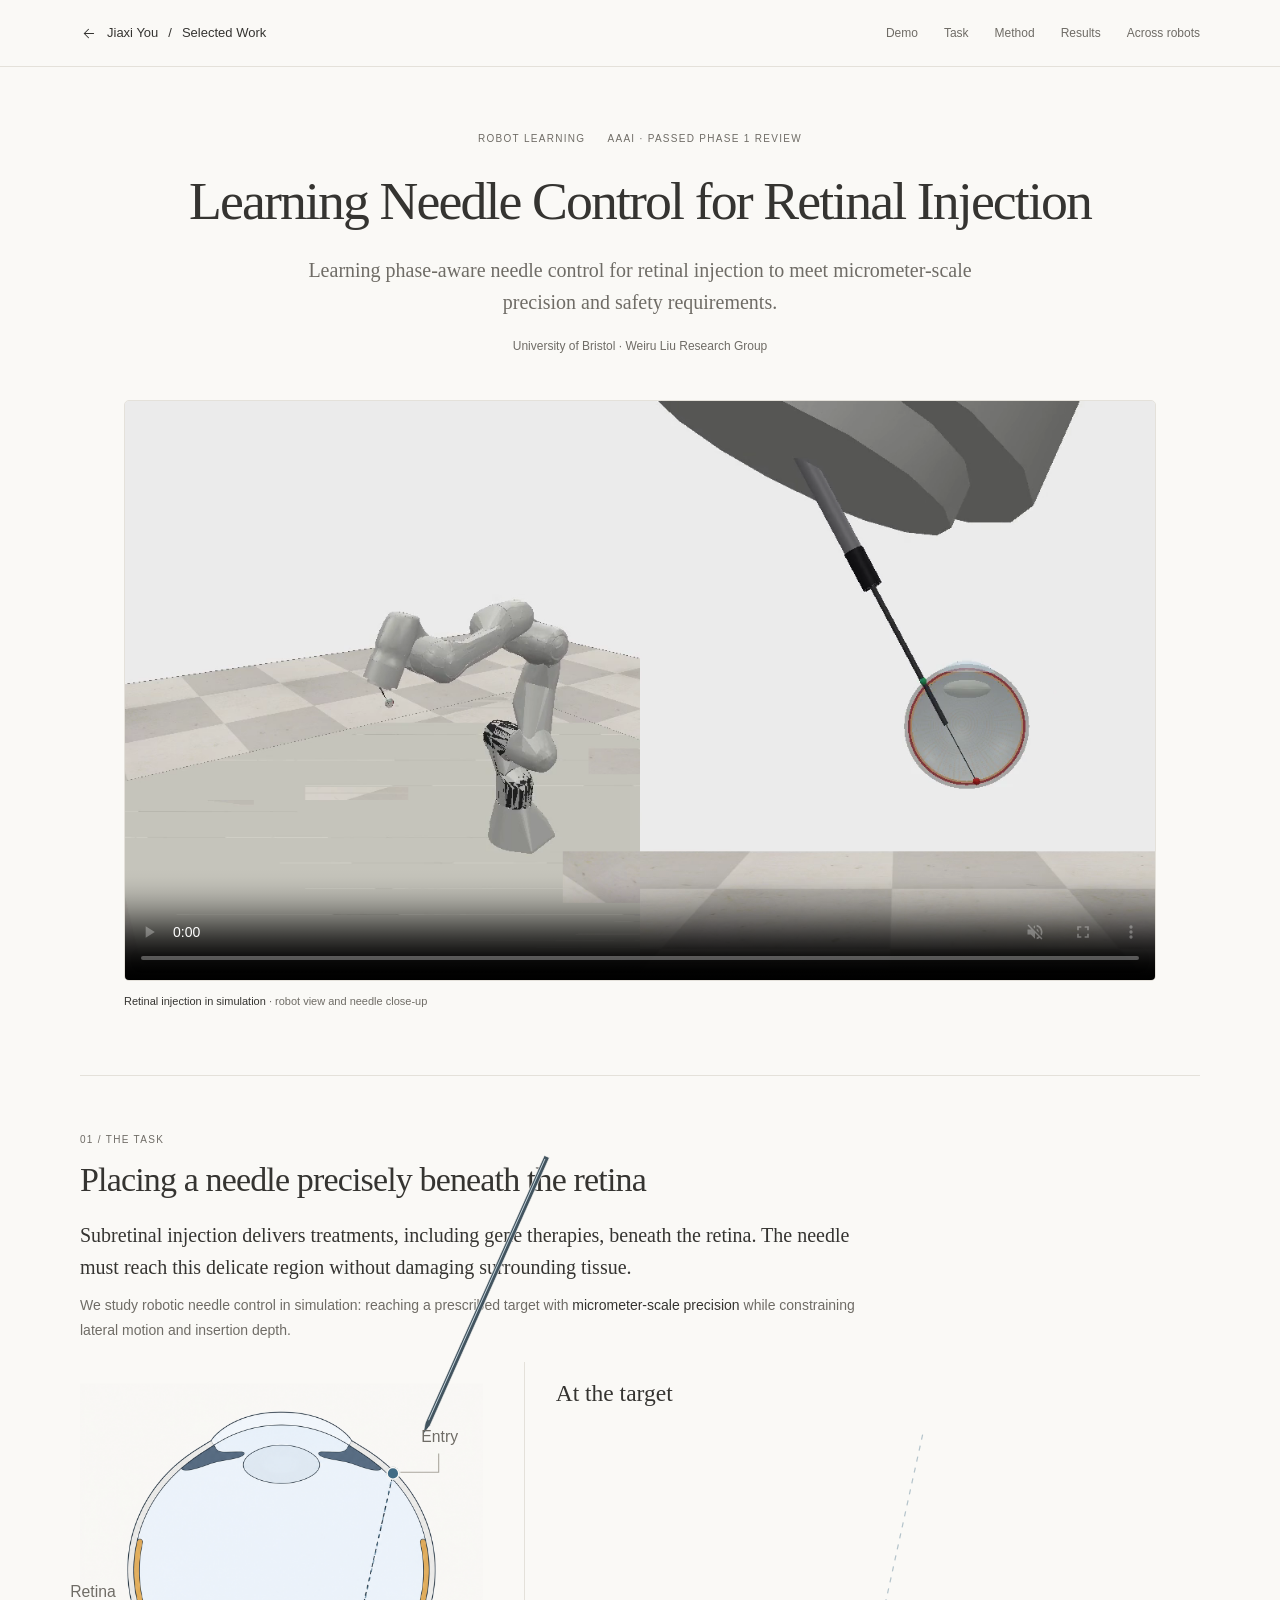
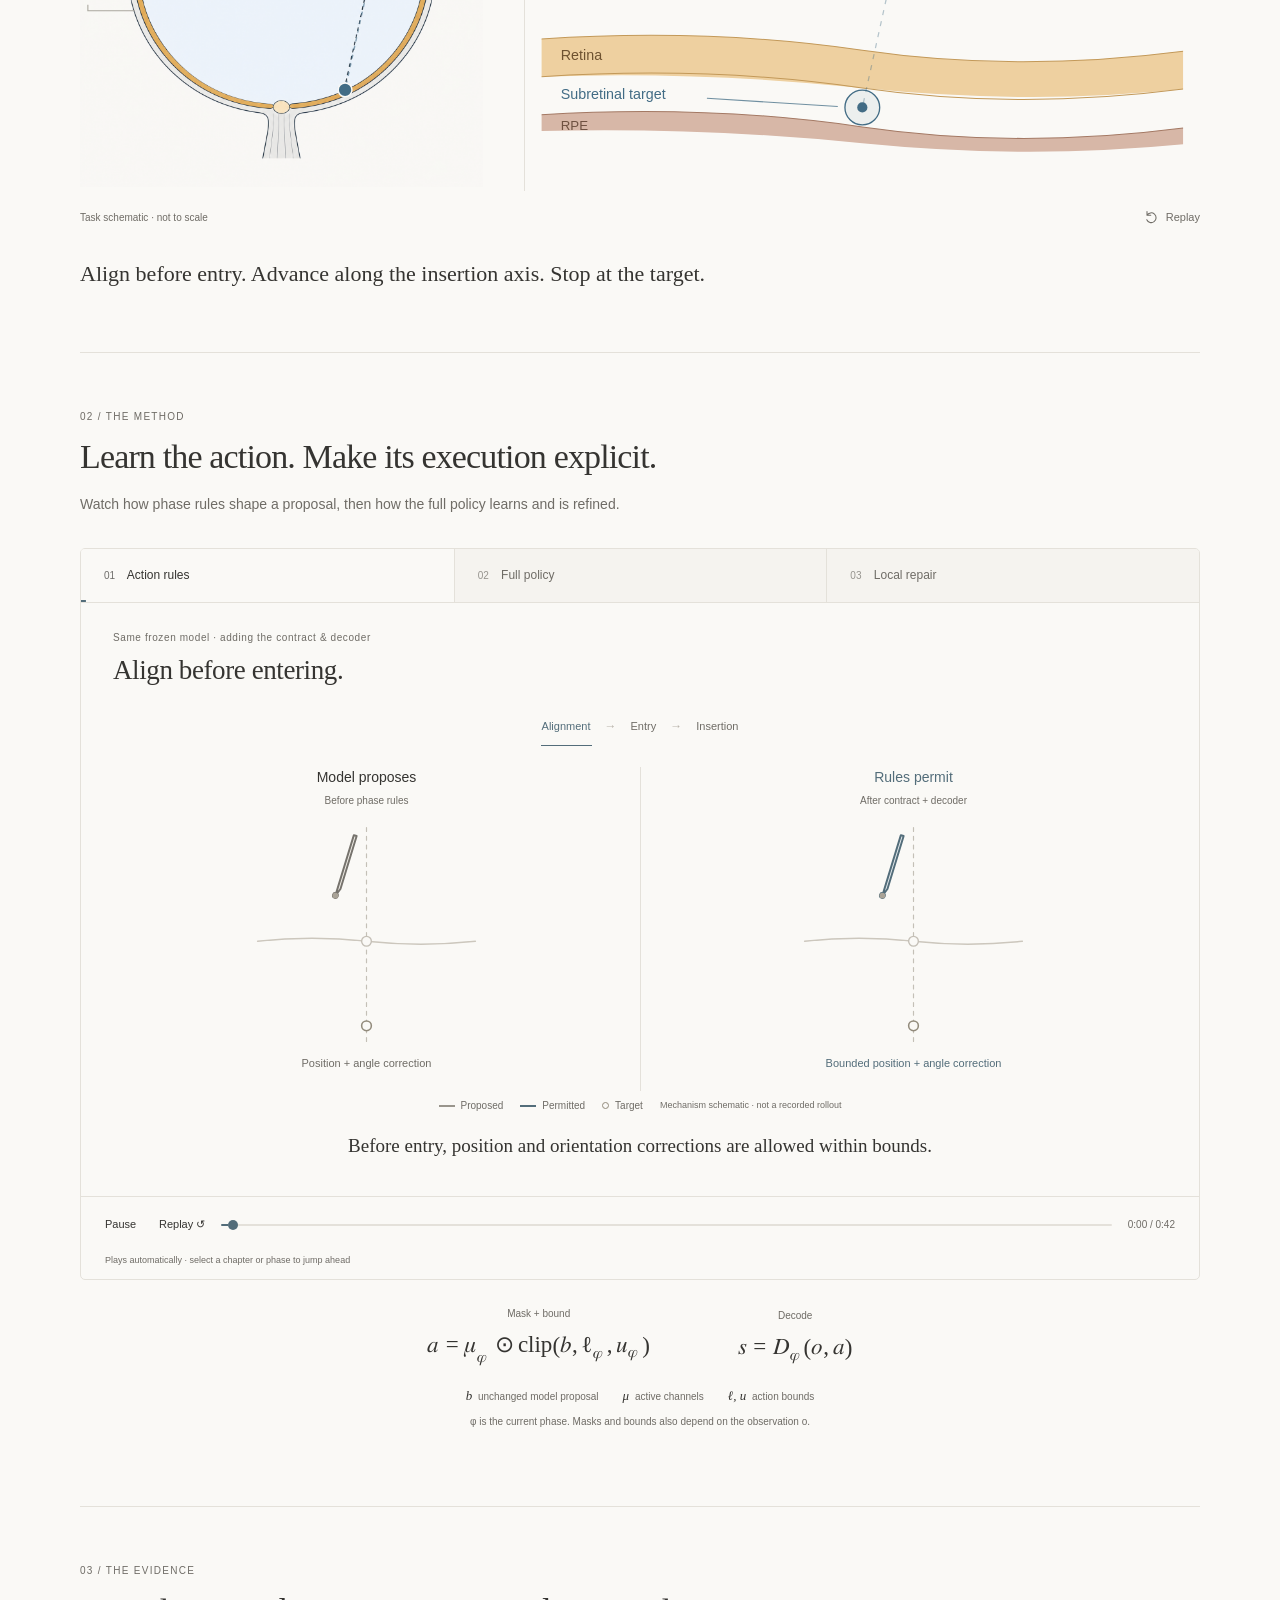
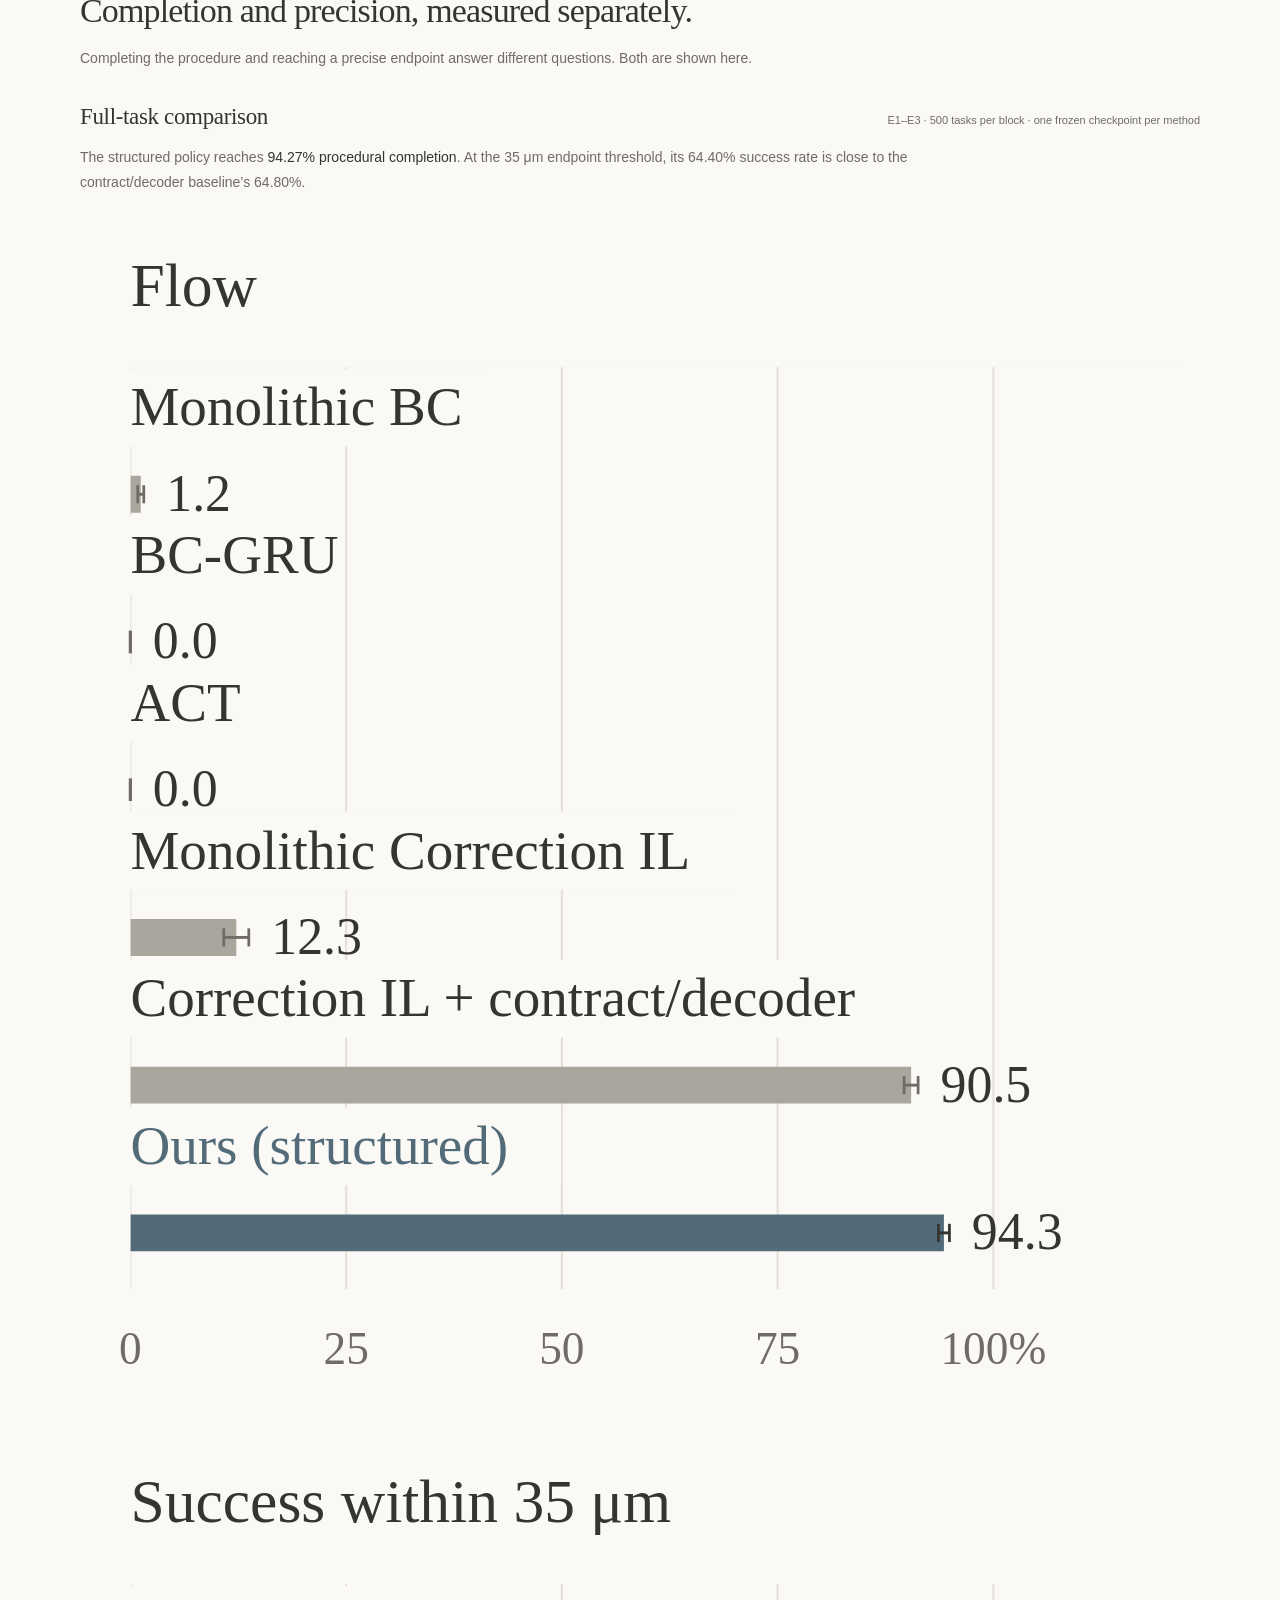
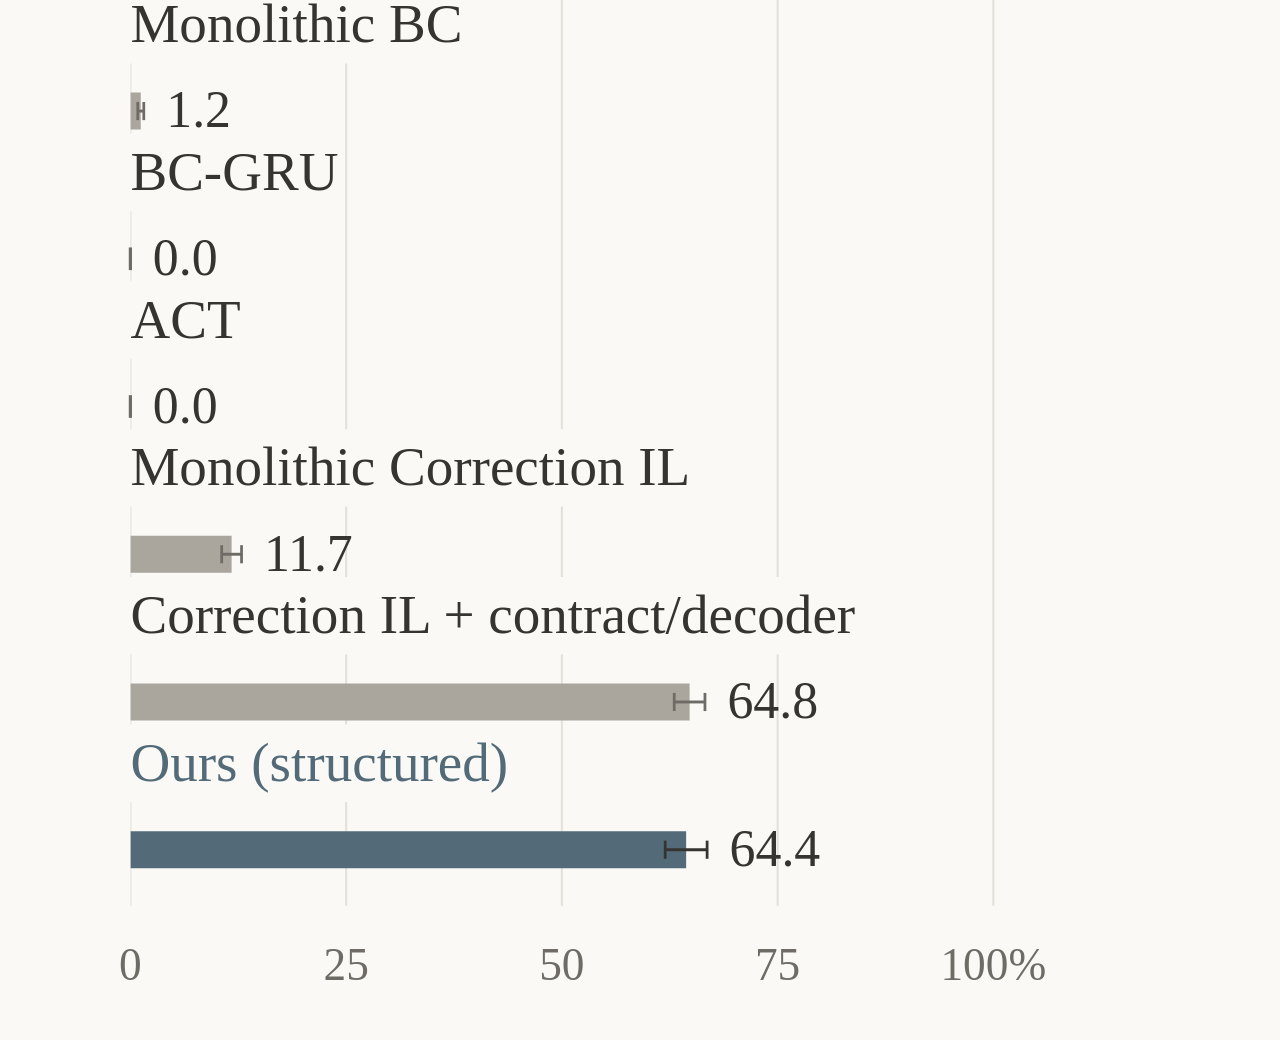
==== site/projects/robotic-microsurgery/index.html @ 5242a7d5 "Publish personal research portfolio with standalone project pages" ====
<!doctype html>
<html lang="en"><head><meta charset="utf-8"><meta name="viewport" content="width=device-width,initial-scale=1"><meta name="description" content="Learning phase-aware needle control for retinal injection to meet micrometer-scale precision and safety requirements."><title>Learning Needle Control for Retinal Injection — Jiaxi You</title>
<link rel="stylesheet" href="../../assets/styles/robotic-microsurgery.css">
<link rel="canonical" href="https://jiaxiyou-ctrl.github.io/projects/robotic-microsurgery/">
</head><body>
<a class="skip-link" href="#project-content">Skip to project</a>
<header class="project-header">
 <div class="header-inner">
  <a class="return-link" href="../../#robot-project" data-home-link><svg viewBox="0 0 20 20" width="17" height="17" aria-hidden="true"><path d="M16 10H5m5-5-5 5 5 5" fill="none" stroke="currentColor" stroke-width="1.2" stroke-linecap="round" stroke-linejoin="round"/></svg>Jiaxi You <span aria-hidden="true">/</span> Selected Work</a>
  <nav class="project-nav" aria-label="Project sections">
   <a href="#demo">Demo</a><a href="#research-problem">Task</a><a href="#executable-policy">Method</a><a href="#design-evidence">Results</a><a href="#robot-realisation">Across robots</a>
  </nav>
 </div>
</header>
<main class="project-main" id="project-content" tabindex="-1">
 <header class="project-hero">
  <p class="eyebrow"><span>Robot learning</span><span>AAAI · Passed Phase 1 Review</span></p>
  <h1>Learning Needle Control for Retinal Injection</h1>
  <p class="hero-summary">Learning phase-aware needle control for retinal injection to meet micrometer-scale precision and safety requirements.</p>
  <p class="affiliation">University of Bristol · Weiru Liu Research Group</p>
 </header>

 <section class="demo-section" id="demo" aria-labelledby="demo-label">
  <h2 class="visually-hidden" id="demo-label">Retinal injection in simulation</h2>
  <figure>
   <div class="demo-frame"><video id="simulation-video" width="1280" height="720" controls muted loop playsinline preload="metadata" poster="../../assets/images/retinal-injection-poster.png" aria-label="Three-second simulated retinal injection, showing the robot and an enlarged view of the needle"><source src="../../assets/videos/retinal-injection.mp4" type="video/mp4">Your browser does not support this video. <a href="../../assets/videos/retinal-injection.mp4">Open the simulation video.</a></video></div>
   <figcaption class="media-caption"><span><strong>Retinal injection in simulation</strong> · robot view and needle close-up</span></figcaption>
  </figure>
 </section>

 <section class="research-section" id="research-problem" aria-labelledby="problem-title">
  <div class="section-heading task-heading">
   <p class="section-label">01 / The task</p>
   <h2 id="problem-title">Placing a needle precisely beneath the retina</h2>
   <p class="task-purpose">Subretinal injection delivers treatments, including gene therapies, beneath the retina. The needle must reach this delicate region without damaging surrounding tissue.</p>
   <p class="section-intro">We study robotic needle control in simulation: reaching a prescribed target with <strong>micrometer-scale precision</strong> while constraining lateral motion and insertion depth.</p>
  </div>
  <figure class="retinal-task" aria-labelledby="task-diagram-caption">
   <div class="retinal-task-canvas">
    <div class="retinal-overview">
     <svg viewBox="0 0 440 420" role="img" aria-labelledby="retinal-overview-title retinal-overview-desc">
      <title id="retinal-overview-title">From the eye entry point to the subretinal target</title>
      <desc id="retinal-overview-desc">The needle aligns with a prescribed entry point, then advances along an axis towards the retina at the back of the eye. The highlighted target region is enlarged alongside the eye.</desc>
      <image href="../../assets/images/retinal-task-base.png" x="0" y="14" width="410" height="410"/>
      <path class="rt-route" d="M318.46 105.22 269.74 325.60"/>
      <g class="rt-overview-needle" transform="translate(269.74 325.60) rotate(12.47)">
       <path class="rt-needle" d="M-2.8-310H2.8V-12L0 0-2.8-12Z"/>
       <path class="rt-needle-glint" d="M-.8-307V-16"/>
      </g>
      <circle class="rt-entry" cx="318.46" cy="105.22" r="6"/>
      <path class="rt-leader" d="M326 104H365V85"/>
      <text x="366" y="73" text-anchor="middle">Entry</text>
      <path class="rt-leader" d="M56 245H8V239"/>
      <text x="-10" y="231">Retina</text>
      <circle class="rt-overview-target" cx="269.74" cy="325.60" r="7"/>
      <circle class="rt-focus-ring" cx="269.74" cy="325.60" r="27"/>
      <path class="rt-zoom-link" d="M298 319 407 242"/>
      <path class="rt-zoom-arrow" d="m395 241 12 1-4 12"/>
     </svg>
    </div>
    <div class="retinal-detail">
     <svg class="rt-desktop-detail" viewBox="0 0 660 420" role="img" aria-labelledby="retinal-detail-title retinal-detail-desc">
      <title id="retinal-detail-title">Precise placement with limits on lateral drift and insertion depth</title>
      <desc id="retinal-detail-desc">An enlarged schematic shows a needle advancing through retinal tissue to a subretinal target above the retinal pigment epithelium. A transverse arrow indicates lateral motion to limit. A dashed continuation beyond the target indicates overshoot to prevent. Layer spacing is exaggerated for visibility; no fluid delivery is shown.</desc>
      <defs>
       <marker id="rt-arrow" viewBox="0 0 8 8" refX="6" refY="4" markerWidth="6" markerHeight="6" orient="auto-start-reverse"><path d="M1 1 6 4 1 7" fill="none" stroke="currentColor" stroke-width="1.4" stroke-linecap="round" stroke-linejoin="round"/></marker>
       <clipPath id="rt-detail-clip"><rect x="16" y="18" width="628" height="387" rx="12"/></clipPath>
      </defs>
      <text class="rt-detail-heading" x="30" y="38">At the target</text>
      <g clip-path="url(#rt-detail-clip)">
       <path class="rt-retina" d="M16 271Q179 260 330 282T644 283V320Q496 336 330 319T16 308Z"/>
       <path class="rt-retina-edge" d="M16 271Q179 260 330 282T644 283M16 308Q179 297 330 319T644 320"/>
       <path class="rt-rpe" d="M16 345Q179 335 330 357T644 358V374Q490 389 330 373T16 361Z"/>
       <path class="rt-rpe-edge" d="M16 345Q179 335 330 357T644 358"/>
       <path class="rt-axis" d="M389 71 330 338"/>
       <g class="rt-overshoot">
        <path d="M330 338 317 397" marker-end="url(#rt-arrow)"/>
        <path class="rt-depth-stop" d="m313 334 34 8"/>
       </g>
       <circle class="rt-target-halo" cx="330" cy="338" r="17"/>
       <circle class="rt-target" cx="330" cy="338" r="5"/>
       <g class="rt-detail-needle" data-tip-x="330" data-tip-y="338" transform="translate(330 338) rotate(12.47)">
        <path class="rt-needle" d="M-4.2-315H4.2V-15L0 0-4.2-15Z"/>
        <path class="rt-needle-glint" d="M-1.5-310V-20"/>
       </g>
      </g>
      <g class="rt-drift">
       <path class="rt-drift-arrow" d="m286 195 109 24" marker-start="url(#rt-arrow)" marker-end="url(#rt-arrow)"/>
       <path class="rt-leader" d="M401 210H431"/>
       <text class="rt-constraint" x="445" y="209">Limit lateral drift</text>
      </g>
      <g class="rt-placement">
       <path class="rt-target-leader" d="M343 326 399 117H429"/>
       <text class="rt-emphasis" x="442" y="113">Precise placement</text>
       <text class="rt-note" x="442" y="138">Micrometer-scale precision</text>
      </g>
      <g class="rt-depth-label">
       <path class="rt-leader" d="M316 386H404"/>
       <text class="rt-constraint" x="418" y="394">Prevent overshoot</text>
      </g>
      <text class="rt-tissue-label" x="35" y="292">Retina</text>
      <text class="rt-target-label" x="35" y="330">Subretinal target</text>
      <path class="rt-target-leader" d="M178 329 306 337"/>
      <text class="rt-tissue-label rt-rpe-label" x="35" y="360">RPE</text>
     </svg>
     <svg class="rt-mobile-detail" viewBox="0 0 400 440" role="img" aria-labelledby="retinal-mobile-title retinal-mobile-desc">
      <title id="retinal-mobile-title">Precise placement beneath the retina</title>
      <desc id="retinal-mobile-desc">The needle advances to the subretinal target above the retinal pigment epithelium, labelled RPE. Sideways motion is constrained and advancement stops at the target. The layer spacing is exaggerated for visibility.</desc>
      <defs>
       <marker id="rt-mobile-arrow" viewBox="0 0 8 8" refX="6" refY="4" markerWidth="6" markerHeight="6" orient="auto-start-reverse"><path d="M1 1 6 4 1 7" fill="none" stroke="currentColor" stroke-width="1.4" stroke-linecap="round" stroke-linejoin="round"/></marker>
       <clipPath id="rt-mobile-clip"><rect x="10" y="35" width="380" height="390" rx="8"/></clipPath>
      </defs>
      <text class="rt-detail-heading" x="12" y="27">At the target</text>
      <g clip-path="url(#rt-mobile-clip)">
       <path class="rt-retina" d="M10 272Q90 263 173 282T390 283V320Q283 336 173 319T10 309Z"/>
       <path class="rt-retina-edge" d="M10 272Q90 263 173 282T390 283M10 309Q90 300 173 319T390 320"/>
       <path class="rt-rpe" d="M10 351Q90 342 173 359T390 360V377Q283 389 173 375T10 369Z"/>
       <path class="rt-rpe-edge" d="M10 351Q90 342 173 359T390 360"/>
       <path class="rt-axis" d="M232 73 173 340"/>
       <g class="rt-overshoot"><path d="M173 340 160 399" marker-end="url(#rt-mobile-arrow)"/><path class="rt-depth-stop" d="m156 336 34 8"/></g>
       <circle class="rt-target-halo" cx="173" cy="340" r="15"/>
       <circle class="rt-target" cx="173" cy="340" r="4"/>
       <g class="rt-detail-needle" data-tip-x="173" data-tip-y="340" transform="translate(173 340) rotate(12.47)"><path class="rt-needle" d="M-4.2-315H4.2V-15L0 0-4.2-15Z"/><path class="rt-needle-glint" d="M-1.5-310V-20"/></g>
      </g>
      <g class="rt-drift">
       <path class="rt-drift-arrow" d="m131 200 93 20.5" marker-start="url(#rt-mobile-arrow)" marker-end="url(#rt-mobile-arrow)"/>
       <text class="rt-constraint" x="244" y="212">Limit lateral<tspan x="244" dy="21">drift</tspan></text>
      </g>
      <g class="rt-placement">
       <path class="rt-target-leader" d="M184 329 226 115H236"/>
       <text class="rt-emphasis" x="244" y="112">Precise<tspan x="244" dy="21">placement</tspan></text>
      </g>
      <g class="rt-depth-label"><path class="rt-leader" d="M160 393H233"/><text class="rt-constraint" x="244" y="396">Prevent<tspan x="244" dy="21">overshoot</tspan></text></g>
      <text class="rt-tissue-label" x="20" y="292">Retina</text>
      <text class="rt-target-label" x="20" y="335">Subretinal target</text>
      <text class="rt-tissue-label rt-rpe-label" x="20" y="367">RPE</text>
     </svg>
    </div>
   </div>
   <figcaption class="retinal-task-caption" id="task-diagram-caption">
    <span>Task schematic · not to scale</span>
    <button type="button" class="task-replay" aria-label="Replay needle-control task animation" hidden><svg width="15" height="15" viewBox="0 0 20 20" aria-hidden="true"><path d="M4 7a6.5 6.5 0 1 1-.3 6M4 2v5h5" fill="none" stroke="currentColor" stroke-width="1.4" stroke-linecap="round" stroke-linejoin="round"/></svg>Replay</button>
   </figcaption>
  </figure>
  <p class="task-takeaway">Align before entry. Advance along the insertion axis. Stop at the target.</p>
 </section>

 <section class="research-section" id="executable-policy" aria-labelledby="policy-title">
  <div class="section-heading"><p class="section-label">02 / The method</p><h2 id="policy-title">Learn the action. Make its execution explicit.</h2><p class="section-intro">Watch how phase rules shape a proposal, then how the full policy learns and is refined.</p></div>
  <div class="method-sequence" role="region" aria-label="Animated method explanation" data-chapter="rules" data-phase="alignment">
    <nav class="sequence-chapters" aria-label="Animation chapters">
      <button type="button" data-chapter-seek="0" aria-current="step"><span>01</span> Action rules<i></i></button>
      <button type="button" data-chapter-seek="1"><span>02</span> Full policy<i></i></button>
      <button type="button" data-chapter-seek="2"><span>03</span> Local repair<i></i></button>
    </nav>
    <div class="sequence-screen">
      <div class="sequence-heading"><p class="sequence-context" id="sequence-context">Same frozen model · adding the contract &amp; decoder</p><h3 id="sequence-title">Align before entering.</h3></div>
      <div class="sequence-phase-bar" role="group" aria-label="Jump to a procedure phase">
        <button type="button" data-phase-seek="0" aria-pressed="true">Alignment</button><span aria-hidden="true">→</span><button type="button" data-phase-seek="1" aria-pressed="false">Entry</button><span aria-hidden="true">→</span><button type="button" data-phase-seek="2" aria-pressed="false">Insertion</button>
      </div>
      <div class="sequence-stage">
        <div class="sequence-view sequence-rules-view" data-view="rules">
          <div class="sequence-lanes">
            <figure class="sequence-lane"><figcaption><strong>Model proposes</strong><span>Before phase rules</span></figcaption><svg class="sequence-needle-scene" data-scene="proposal" viewBox="0 0 300 252" role="img" aria-labelledby="sequence-scene-title-proposal">
      <title id="sequence-scene-title-proposal">A model proposal during the selected phase. Mechanism schematic, not a recorded trajectory.</title>
      <defs><marker id="sequence-arrow-proposal" markerWidth="7" markerHeight="7" refX="6" refY="3.5" orient="auto"><path d="M0 0 7 3.5 0 7"/></marker></defs>
      <path class="seq-axis" d="M150 18V243"/>
      <path class="seq-surface" d="M38 135Q94 129 150 135T262 135"/>
      <circle class="seq-entry" cx="150" cy="135" r="5"/>
      <g class="seq-depth"><rect x="108" y="204" width="84" height="19" rx="3"/><path d="M110 222H190"/></g>
      <circle class="seq-target" cx="150" cy="222" r="5"/>
      <path class="seq-ghost" d="M118 88L150 128"/>
      <path class="seq-component" d="M118 88H150V128"/>
      <path class="seq-arrow" d="M118 88L150 128" marker-end="url(#sequence-arrow-proposal)"/>
      <path class="seq-rotation" d="M89 64A36 36 0 0 1 139 57" marker-end="url(#sequence-arrow-proposal)"/>
      <g class="seq-blocked"><path d="m188 123 12 12m0-12-12 12"/></g>
      <g class="seq-needle"><path class="seq-shaft" d="M0-65V-8L0 0L3-8V-65Z"/><circle class="seq-tip" r="3.5"/></g>
      <circle class="seq-origin" cx="118" cy="88" r="3"/>
      <g class="seq-stop"><path d="M134 204H166"/><circle cx="150" cy="204" r="8"/></g>
    </svg><p class="sequence-lane-note" id="sequence-proposal-note">Position + angle correction</p></figure>
            <figure class="sequence-lane sequence-permitted"><figcaption><strong>Rules permit</strong><span>After contract + decoder</span></figcaption><svg class="sequence-needle-scene" data-scene="permitted" viewBox="0 0 300 252" role="img" aria-labelledby="sequence-scene-title-permitted">
      <title id="sequence-scene-title-permitted">The permitted needle motion during the selected phase. Mechanism schematic, not a recorded trajectory.</title>
      <defs><marker id="sequence-arrow-permitted" markerWidth="7" markerHeight="7" refX="6" refY="3.5" orient="auto"><path d="M0 0 7 3.5 0 7"/></marker></defs>
      <path class="seq-axis" d="M150 18V243"/>
      <path class="seq-surface" d="M38 135Q94 129 150 135T262 135"/>
      <circle class="seq-entry" cx="150" cy="135" r="5"/>
      <g class="seq-depth"><rect x="108" y="204" width="84" height="19" rx="3"/><path d="M110 222H190"/></g>
      <circle class="seq-target" cx="150" cy="222" r="5"/>
      <path class="seq-ghost" d="M118 88L150 128"/>
      <path class="seq-component" d="M118 88H150V128"/>
      <path class="seq-arrow" d="M118 88L150 128" marker-end="url(#sequence-arrow-permitted)"/>
      <path class="seq-rotation" d="M89 64A36 36 0 0 1 139 57" marker-end="url(#sequence-arrow-permitted)"/>
      <g class="seq-blocked"><path d="m188 123 12 12m0-12-12 12"/></g>
      <g class="seq-needle"><path class="seq-shaft" d="M0-65V-8L0 0L3-8V-65Z"/><circle class="seq-tip" r="3.5"/></g>
      <circle class="seq-origin" cx="118" cy="88" r="3"/>
      <g class="seq-stop"><path d="M134 204H166"/><circle cx="150" cy="204" r="8"/></g>
    </svg><p class="sequence-lane-note" id="sequence-permitted-note">Bounded position + angle correction</p></figure>
          </div>
          <div class="sequence-legend"><span><i class="legend-raw"></i> Proposed</span><span><i class="legend-allowed"></i> Permitted</span><span><i class="legend-target"></i> Target</span><small>Mechanism schematic · not a recorded rollout</small></div>
        </div>
        <div class="sequence-view sequence-policy-view" data-view="policy" hidden>
          <div class="sequence-policy-diagram">
            <div class="sequence-encoder"><span class="seq-overline">Observation</span><div class="seq-node">Shared<br>encoder</div><span class="seq-under">One representation</span></div>
            <div class="sequence-heads"><span class="seq-overline">Select one head</span><div class="seq-head" data-head="0"><span>A</span> Alignment</div><div class="seq-head" data-head="1"><span>A2</span> Entry</div><div class="seq-head" data-head="2"><span>B</span> Insertion</div></div>
            <div class="sequence-command"><span class="seq-overline">Form the command</span><div class="seq-command-step" data-command-step="0">Adjust near target<small>Learned regulator</small></div><div class="seq-command-step" data-command-step="1">Enforce phase rules<small>Masks + bounds</small></div><div class="seq-command-step" data-command-step="2">Produce needle motion<small>Physical decoder</small></div></div>
          </div>
          <p class="sequence-policy-note">One policy. Only the current phase head supplies the action.</p>
        </div>
        <div class="sequence-view sequence-repair-view" data-view="repair" hidden>
          <div class="sequence-repair-diagram">
            <div class="sequence-examples"><div class="seq-example" data-example="0"><span>Failed alignment states</span><strong>Expert corrections</strong></div><div class="seq-example" data-example="1"><span>Successful states</span><strong>Retain earlier predictions</strong></div></div>
            <svg class="sequence-repair-links" viewBox="0 0 100 150" aria-hidden="true"><path class="seq-repair-guide" d="M2 30C65 30 35 75 97 75M2 120C65 120 35 75 97 75"/><path class="seq-repair-path" data-repair-path="0" d="M2 30C65 30 35 75 97 75"/><path class="seq-repair-path" data-repair-path="1" d="M2 120C65 120 35 75 97 75"/></svg>
            <div class="seq-repair-head"><span class="seq-overline">Update only</span><div class="seq-head" data-repair-head><span>A</span> Alignment</div><span id="sequence-update-label">Use both kinds of examples</span></div>
          </div>
          <div class="sequence-frozen"><span>Kept frozen</span><span>Encoder</span><span>Entry head</span><span>Insertion head</span><span>Regulator</span></div>
        </div>
      </div>
      <p class="sequence-caption" id="sequence-caption">Before entry, position and orientation corrections are allowed within bounds.</p>
    </div>
    <div class="sequence-transport"><button type="button" id="sequence-play" aria-label="Pause method animation">Pause</button><button type="button" id="sequence-replay" aria-label="Replay method animation">Replay ↺</button><label class="visually-hidden" for="sequence-timeline">Method animation progress</label><input id="sequence-timeline" aria-label="Method animation progress" type="range" min="0" max="42" step="0.1" value="0"><span id="sequence-time">0:00 / 0:42</span></div>
    <p class="sequence-help">Plays automatically · select a chapter or phase to jump ahead</p>
    <noscript><p class="sequence-help">Alignment allows bounded position and orientation corrections. Entry permits axial feed only; insertion caps advancement by remaining depth.</p></noscript>
  </div>
  <div class="method-equations" role="group" aria-label="Equations for the current animation chapter">
    <div class="method-equation-panel" data-equation="rules">
      <div class="method-equation-row">
        <div class="method-equation"><span>Mask + bound</span><math xmlns="http://www.w3.org/1998/Math/MathML" aria-label="a equals the phase mask times the model proposal clipped to the phase bounds"><mi>a</mi><mo>=</mo><msub><mi>μ</mi><mi>φ</mi></msub><mo>⊙</mo><mi mathvariant="normal">clip</mi><mo>(</mo><mi>b</mi><mo>,</mo><msub><mi>ℓ</mi><mi>φ</mi></msub><mo>,</mo><msub><mi>u</mi><mi>φ</mi></msub><mo>)</mo></math></div>
        <div class="method-equation"><span>Decode</span><math xmlns="http://www.w3.org/1998/Math/MathML" aria-label="physical command s equals the phase decoder applied to observation o and admissible action a"><mi>s</mi><mo>=</mo><msub><mi>D</mi><mi>φ</mi></msub><mo>(</mo><mi>o</mi><mo>,</mo><mi>a</mi><mo>)</mo></math></div>
      </div>
      <p class="method-equation-key"><span><i>b</i> unchanged model proposal</span><span><i>μ</i> active channels</span><span><i>ℓ, u</i> action bounds</span></p>
      <p class="method-equation-note">φ is the current phase. Masks and bounds also depend on the observation o.</p>
    </div>
    <div class="method-equation-panel" data-equation="policy" hidden>
      <div class="method-equation-row">
        <div class="method-equation"><span>Phase-selected proposal</span><math xmlns="http://www.w3.org/1998/Math/MathML" aria-label="b equals the current phase head applied to the shared representation z"><mi>b</mi><mo>=</mo><msub><mi>h</mi><mi>φ</mi></msub><mo>(</mo><mi>z</mi><mo>)</mo></math></div>
        <div class="method-equation"><span>Regulate → constrain → decode</span><math xmlns="http://www.w3.org/1998/Math/MathML" aria-label="proposal b passes through regulator R to regulated proposal b bar, contract C to admissible action a, then decoder D to physical command s"><mi>b</mi><mover><mo>⟶</mo><msub><mi>R</mi><mi>φ</mi></msub></mover><mover accent="true"><mi>b</mi><mo>¯</mo></mover><mover><mo>⟶</mo><msub><mi>C</mi><mi>φ</mi></msub></mover><mi>a</mi><mover><mo>⟶</mo><msub><mi>D</mi><mi>φ</mi></msub></mover><mi>s</mi></math></div>
      </div>
      <p class="method-equation-key"><span><i>z</i> shared representation</span><span><i>a</i> admissible action</span><span><i>s</i> physical command</span></p>
      <p class="method-equation-note">The regulator adjusts the proposal; the contract enforces the phase constraints.</p>
    </div>
    <div class="method-equation-panel" data-equation="repair" hidden>
      <div class="method-equation-row single-equation">
        <div class="method-equation"><span>Optimize only the alignment head</span><math xmlns="http://www.w3.org/1998/Math/MathML" aria-label="theta A star minimizes correction loss plus lambda ret times retention loss, optimizing theta A only"><msubsup><mi>θ</mi><mi mathvariant="normal">A</mi><mo>*</mo></msubsup><mo>=</mo><munder><mo movablelimits="false">arg min</mo><msub><mi>θ</mi><mi mathvariant="normal">A</mi></msub></munder><mo>(</mo><msub><mi>ℒ</mi><mtext>corr</mtext></msub><mo>+</mo><msub><mi>λ</mi><mtext>ret</mtext></msub><msub><mi>ℒ</mi><mtext>ret</mtext></msub><mo>)</mo></math></div>
      </div>
      <p class="method-equation-key"><span><i>ℒ</i><sub>corr</sub> expert corrections</span><span><i>ℒ</i><sub>ret</sub> successful-state retention</span></p>
      <p class="method-equation-note">λ<sub>ret</sub> ≥ 0 balances retention. All other learned modules stay frozen.</p>
    </div>
  </div>

 </section>

 <section class="research-section" id="design-evidence" aria-labelledby="evidence-title">
  <div class="section-heading"><p class="section-label">03 / The evidence</p><h2 id="evidence-title">Completion and precision, measured separately.</h2><p class="section-intro">Completing the procedure and reaching a precise endpoint answer different questions. Both are shown here.</p></div>
  <div class="study">
   <div class="study-heading"><h3>Full-task comparison</h3><p class="protocol">E1–E3 · 500 tasks per block · one frozen checkpoint per method</p></div>
   <p class="finding">The structured policy reaches <strong>94.27% procedural completion</strong>. At the 35 μm endpoint threshold, its 64.40% success rate is close to the contract/decoder baseline’s 64.80%.</p>
   <figure class="plot"><a class="zoomable" href="../../assets/figures/robot-performance.svg" data-zoom-title="Full-task comparison" aria-label="Enlarge full-task comparison chart"><picture><source media="(max-width: 760px)" srcset="../../assets/figures/robot-performance-mobile.svg"><img src="../../assets/figures/robot-performance.svg" loading="lazy" decoding="async" alt="Comparison of six methods. Ours achieves Flow 94.27 ± 0.64% and S@35 64.40 ± 2.43%; Correction IL plus contract/decoder achieves Flow 90.47 ± 0.81% and S@35 64.80 ± 1.78%. All six methods and error bars are shown."></picture></a><figcaption class="figure-caption">Mean ± sample SD across three geometry blocks. Select the figure to enlarge.</figcaption></figure>
   <details class="disclosure"><summary>Full comparison table &amp; metric definitions</summary><div class="disclosure-body"><dl class="metric-definitions"><div><dt>Flow</dt><dd>Procedural completion, reported separately from endpoint precision.</dd></div><div><dt>S@35 / S@50 / S@100</dt><dd>Success evaluated at 35, 50 and 100 μm endpoint thresholds.</dd></div><div><dt>Hard violations</dt><dd>Observed task-constraint violations in simulation.</dd></div></dl><a class="zoomable table-image" href="../../assets/figures/robot-full-task-table.png" data-zoom-title="Full-task comparison — all metrics" aria-label="Enlarge: Full-task comparison — all metrics"><img src="../../assets/figures/robot-full-task-table.png" width="2300" height="540" loading="lazy" decoding="async" alt="Full-task comparison table with six methods, phase reach, Flow, endpoint success at three thresholds and hard violations. Ours: Flow 94.27 ± 0.64%, S@35 64.40 ± 2.43%, hard violations 0%."></a><p class="protocol-note">All values are percentages: mean ± sample SD across three held-out geometry blocks, rather than across independent training seeds. Select the table to enlarge.</p></div></details>
  </div>
  <div class="study">
   <div class="study-heading"><h3>What does the structure contribute?</h3><p class="protocol">T3E1–T3E3 · separate matched blocks · 500 tasks per block</p></div>
   <p class="finding">Removing the combined phase-conditioned action structure reduces Flow from <strong>99.73% to 24.40%</strong> and S@35 from <strong>75.00% to 0%</strong> in the matched ablation study.</p>
   <figure class="plot"><a class="zoomable" href="../../assets/figures/robot-ablations.svg" data-zoom-title="Structural ablations" aria-label="Enlarge structural ablation chart"><picture><source media="(max-width: 760px)" srcset="../../assets/figures/robot-ablations-mobile.svg"><img src="../../assets/figures/robot-ablations.svg" loading="lazy" decoding="async" alt="Matched ablation comparison. Full: Flow 99.73%, S@35 75.00%. Without derived state: 98.67%, 76.80%. Without phase-conditioned heads: 97.87%, 71.47%. Without phase-conditioned action structure: 24.40%, 0%. Without closed-loop correction: 66.33%, 47.93%. Error bars show sample SD across blocks."></picture></a><figcaption class="figure-caption">Mean ± sample SD across three geometry blocks. Select the figure to enlarge.</figcaption></figure>
   <details class="disclosure"><summary>Full ablation table &amp; evaluation setup</summary><div class="disclosure-body"><a class="zoomable table-image" href="../../assets/figures/robot-structural-ablation-table.png" data-zoom-title="Structural ablations — all metrics" aria-label="Enlarge: Structural ablations — all metrics"><img src="../../assets/figures/robot-structural-ablation-table.png" width="2300" height="370" loading="lazy" decoding="async" alt="The full model is compared with removing derived state, phase-conditioned heads, executable action structure and closed-loop correction, across seven metrics."></a><p class="protocol-note">These configurations use a separate matched evaluation family with one pre-specified training seed. The full model’s 99.73% Flow here is distinct from the primary comparison’s 94.27%.</p><p>The action-structure ablation removes the combined phase-conditioned action structure. It is not an isolated test of a single clipping rule.</p></div></details>
  </div>
  <details class="disclosure"><summary>Inspect the action-trace checks</summary><div class="disclosure-body"><dl class="audit-grid"><div><dt>96,350</dt><dd>Policy steps reconstructed with zero action error; no illegal phase transitions.</dd></div><div><dt>1,996</dt><dd>Paired rule-intervention checks passed.</dd></div><div><dt>3,139</dt><dd>Null-control checks passed.</dd></div></dl><p class="audit-note">Trace checks cover 500 simulated episodes. These counts refer to different units and are reported separately.</p></div></details>
 </section>

 <section class="research-section" id="robot-realisation" aria-labelledby="realisation-title">
  <div class="section-heading"><p class="section-label">04 / Across robots</p><h2 id="realisation-title">Shared task-space motion. Different robot models.</h2><p class="section-intro">Keep the policy and task-space commands shared; use each robot’s coordinate frames, kinematics and joint limits to realise the motion.</p></div>
  <div class="robot-layout"><figure class="platform-figure"><a class="zoomable " href="../../assets/images/robot-platforms.png" data-zoom-title="Task-space motion on representative robot models" aria-label="Enlarge: Task-space motion on representative robot models"><img src="../../assets/images/robot-platforms.png" width="878" height="571" loading="lazy" decoding="async" alt="Representative task-space needle sequences on the Current RCM, Franka Panda and Mico Arm models."></a><figcaption class="figure-caption">Representative visualisations from the compatibility study.</figcaption></figure><div class="robot-copy"><h3>Five kinematic models</h3><ul class="robot-list"><li>Current RCM</li><li>Franka Panda</li><li>KUKA LBR iiwa</li><li>UR5</li><li>Kinova Mico</li></ul><p style="margin-top:22px">The evaluation identifies limits in start reachability, joint ranges and solver continuity.</p><p class="scope-note">Kinematic replay of fixed, Flow-qualified trajectories. Closed-loop execution on physical robots remains to be validated.</p></div></div>
  <details class="disclosure"><summary>Cross-robot compatibility results</summary><div class="disclosure-body"><a class="zoomable table-image" href="../../assets/figures/cross-robot-results.png" data-zoom-title="Cross-robot kinematic compatibility" aria-label="Enlarge: Cross-robot kinematic compatibility"><img src="../../assets/figures/cross-robot-results.png" width="2300" height="430" loading="lazy" decoding="async" alt="Compatibility results for Current RCM, Franka Panda, KUKA LBR iiwa, UR5 and Kinova Mico, including start feasibility, replay, overall rates, coverage, errors and kinematic failures. Overall rates are 92.79%, 100%, 99.86%, 100% and 87.48%."></a><p class="protocol-note">Reported rates describe kinematic compatibility of the replayed trajectories, rather than closed-loop task success on physical robots.</p></div></details>
 </section>
 <footer class="project-footer"><a class="return-link" href="../../#robot-project" data-home-link>← Back to Selected Work</a><a class="text-link" href="#project-content">Back to top ↑</a></footer>
</main>
<dialog class="figure-dialog" id="figure-dialog" aria-labelledby="figure-title">
 <div class="dialog-header"><h2 id="figure-title">Research figure</h2><div class="dialog-tools"><button type="button" id="figure-size" aria-pressed="false">Actual size</button><a id="figure-original" href="../../assets/figures/phase-conditioned-method.svg" target="_blank" rel="noopener">Open original ↗</a><button type="button" id="figure-close" aria-label="Close figure">Close ×</button></div></div>
 <div class="dialog-body"><img id="dialog-image" alt="Enlarged research figure"></div>
</dialog>
<script src="../../assets/scripts/robotic-microsurgery.js" defer></script><script id="method-sequence-script" src="../../assets/scripts/robotic-microsurgery-method-sequence-script.js" defer></script><script id="task-story-v62-script" src="../../assets/scripts/robotic-microsurgery-task-story-v62-script.js" defer></script></body></html>
---- site/assets/styles/robotic-microsurgery.css ----
:root{--paper:#faf9f6;--ink:#353431;--muted:#6f6c66;--accent:#706b62;--line:#e4e1da;--wash:#f3f1ed;--plot:#536d7a;--serif:'Iowan Old Style','Baskerville','Palatino Linotype',Georgia,serif;--sans:'Avenir Next',Avenir,-apple-system,BlinkMacSystemFont,'Segoe UI',sans-serif}
*{box-sizing:border-box}html{scroll-behavior:smooth;scroll-padding-top:100px}body{margin:0;background:var(--paper);color:var(--ink);font:15px/1.8 var(--sans);-webkit-font-smoothing:antialiased}h1,h2,h3,p,figure,dl,dd{margin:0}h1,h2,h3{font-family:var(--serif);font-weight:400}a{color:inherit;text-decoration:none}button{color:inherit;font:inherit;cursor:pointer}button,a,summary{-webkit-tap-highlight-color:transparent}a:focus-visible,button:focus-visible,summary:focus-visible,video:focus-visible,[tabindex]:focus-visible{outline:2px solid var(--accent);outline-offset:5px}::selection{background:#eae7df}[hidden]{display:none!important}.visually-hidden{position:absolute;width:1px;height:1px;padding:0;margin:-1px;overflow:hidden;clip-path:inset(50%);white-space:nowrap;border:0}.skip-link{position:fixed;left:20px;top:12px;z-index:50;padding:8px 14px;background:var(--paper);border:1px solid var(--line);transform:translateY(-180%)}.skip-link:focus{transform:none}
.project-header{position:sticky;top:0;z-index:20;background:#faf9f6f5;backdrop-filter:blur(12px);border-bottom:1px solid var(--line)}.header-inner{max-width:1184px;padding:0 32px;margin:auto;min-height:66px;display:flex;align-items:center;justify-content:space-between;gap:32px}.return-link{display:inline-flex;align-items:center;gap:10px;white-space:nowrap;font-size:13px;min-height:44px}.return-link svg{transition:transform .2s}.return-link:hover svg{transform:translateX(-3px)}.project-nav{display:flex;gap:26px;overflow-x:auto;scrollbar-width:none}.project-nav::-webkit-scrollbar{display:none}.project-nav a{display:block;position:relative;white-space:nowrap;font-size:12px;color:var(--muted);padding:22px 0 19px;border-bottom:2px solid transparent;transition:color .2s,border-color .2s}.project-nav a:hover,.project-nav a[aria-current]{color:var(--ink);border-color:var(--accent)}
.project-main{max-width:1184px;padding:0 32px;margin:auto}.project-hero{text-align:center;padding:64px 0 42px;max-width:960px;margin:auto}.eyebrow,.section-label{font-size:10px;line-height:1.6;letter-spacing:.13em;text-transform:uppercase;color:var(--muted)}.eyebrow{display:flex;justify-content:center;gap:8px 22px;flex-wrap:wrap;margin-bottom:24px}h1{font-size:clamp(34px,4.2vw,54px);line-height:1.12;letter-spacing:-.035em;text-wrap:balance}.hero-summary{font:20px/1.6 var(--serif);color:var(--muted);max-width:690px;margin:23px auto 0}.affiliation{font-size:12px;color:var(--muted);margin-top:18px}.hero-links{display:flex;justify-content:center;gap:26px;margin-top:22px}.text-link{display:inline-block;font-size:12px;border-bottom:1px solid #c8c3ba;padding:3px 0;transition:border-color .2s}.text-link:hover{border-color:var(--ink)}
.demo-section{max-width:1032px;margin:0 auto;padding:0 0 64px;scroll-margin-top:90px}.demo-frame{background:var(--wash);border:1px solid var(--line);border-radius:5px;overflow:hidden}.demo-frame video{display:block;width:100%;height:auto;aspect-ratio:16/9;object-fit:contain}.media-caption{display:flex;justify-content:space-between;align-items:baseline;gap:20px;margin-top:12px;font-size:11px;line-height:1.6;color:var(--muted)}.media-caption strong{font-weight:500;color:var(--ink)}.key-results{display:grid;grid-template-columns:repeat(3,minmax(0,1fr));margin-top:34px;padding:25px 0;border-top:1px solid var(--line);border-bottom:1px solid var(--line)}.key-result{text-align:center;padding:0 18px}.key-result+.key-result{border-left:1px solid var(--line)}.key-result dt{font:38px/1.2 var(--serif);letter-spacing:-.03em}.key-result dd{font-size:12px;line-height:1.5;margin-top:8px;color:var(--muted)}.result-context{text-align:center;font-size:11px;color:var(--muted);margin-top:13px}
.research-section{padding:56px 0 62px;border-top:1px solid var(--line);scroll-margin-top:88px}.section-heading{max-width:790px;margin:0 0 30px}.section-label{margin-bottom:11px}h2{font-size:34px;line-height:1.25;letter-spacing:-.025em;text-wrap:balance}.section-intro{font-size:14px;line-height:1.8;color:var(--muted);margin-top:14px;max-width:740px}h3{font-size:23px;line-height:1.35;letter-spacing:-.015em}.task-overview{display:grid;grid-template-columns:minmax(0,1fr) minmax(0,1.04fr);align-items:center;gap:64px}.task-figure{width:100%;max-width:430px;justify-self:center}.task-visual{display:block;width:100%;height:auto;overflow:hidden}.task-visual text{font-family:var(--sans);fill:var(--muted);font-size:30px}.task-visual .task-point-label{fill:var(--ink);font-weight:500}.task-leader{fill:none;stroke:#8f969a;stroke-width:1.7}.task-zoom-guide{fill:none;stroke:#8f969a;stroke-width:1.2;opacity:.7}.task-needle-visibility{opacity:1}.task-needle-position{transform:translate(565px,88px);transition:transform .65s ease}.task-needle-angle{transform:rotate(21deg);transition:transform .65s ease}.task-figure[data-phase="entry"] .task-needle-position{transform:translate(490.19px,213.63px)}.task-figure[data-phase="entry"] .task-needle-angle,.task-figure[data-phase="insertion"] .task-needle-angle{transform:rotate(12.47deg)}.task-figure[data-phase="insertion"] .task-needle-position{transform:translate(421.91px,522.48px)}.task-figure figcaption{font-size:10px;text-align:center;color:var(--muted);margin-top:8px}.phase-intro{font:21px/1.55 var(--serif);max-width:400px;margin-bottom:25px}.phase-tabs{display:flex;border-bottom:1px solid var(--line);gap:22px}.phase-tabs button{border:0;border-bottom:2px solid transparent;background:none;font-size:12px;color:var(--muted);padding:12px 0;margin-bottom:-1px;min-height:44px}.phase-tabs button[aria-selected="true"]{color:var(--ink);border-color:var(--accent)}.phase-panel{padding-top:24px;min-height:205px}.phase-panel h3{margin-bottom:12px}.phase-panel p{font-size:14px;line-height:1.85;color:var(--muted)}.phase-rule{border-left:2px solid #c8c3ba;padding-left:16px;margin-top:20px;font-size:12px!important}.phase-rule strong{display:block;color:var(--ink);font-weight:500;margin-bottom:3px}.task-question{font:23px/1.5 var(--serif);padding-top:28px;margin-top:30px;border-top:1px solid var(--line);max-width:none;text-wrap:balance}
.method-figure{margin:30px 0}.zoomable{display:block;position:relative;cursor:zoom-in}.zoomable img{display:block;width:100%;height:auto}.zoom-hint{display:block;margin-top:9px;color:var(--muted);font-size:10px;text-align:right}.method-steps{display:grid;grid-template-columns:repeat(3,minmax(0,1fr));gap:30px;margin:30px 0 34px;padding:0;list-style:none}.method-steps li{border-top:1px solid var(--line);padding-top:18px}.step-number{font-size:10px;color:var(--muted);letter-spacing:.1em;display:block;margin-bottom:9px}.method-steps h3{font-size:23px;margin-bottom:9px}.method-steps p{color:var(--muted);font-size:13px;line-height:1.8}.refinement{padding:26px 0;border-top:1px solid var(--line)}.refinement h3{margin-bottom:10px}.refinement p{color:var(--muted);font-size:13px}.refinement-flow{display:grid;grid-template-columns:repeat(3,minmax(0,1fr));list-style:none;gap:28px;padding:0;margin:22px 0 0}.refinement-flow li{font-size:12px;color:var(--muted);border-left:1px solid var(--line);padding-left:15px}.refinement-flow strong{display:block;font-weight:500;color:var(--ink);margin-bottom:3px}
.disclosure{border-top:1px solid var(--line);border-bottom:1px solid var(--line);margin-top:22px}.disclosure summary{list-style:none;cursor:pointer;display:flex;justify-content:space-between;align-items:center;gap:24px;padding:18px 0;font-size:13px;min-height:58px}.disclosure summary::-webkit-details-marker{display:none}.disclosure summary::after{content:'+';font:22px/1 var(--serif);flex:none}.disclosure[open] summary::after{content:'−'}.disclosure-body{padding:3px 0 24px;font-size:13px;color:var(--muted)}.disclosure-body p+p{margin-top:12px}.disclosure-body ul{margin:12px 0 0;padding-left:19px}.disclosure-body strong{font-weight:500;color:var(--ink)}.audit-grid{display:grid;grid-template-columns:repeat(3,1fr);gap:22px}.audit-grid dt{font:26px/1.3 var(--serif);color:var(--ink)}.audit-grid dd{font-size:12px;line-height:1.7;margin-top:6px}.audit-note{margin-top:20px;font-size:12px}
.study+.study{margin-top:49px;padding-top:40px;border-top:1px solid var(--line)}.study-heading{display:flex;justify-content:space-between;gap:20px;align-items:baseline;margin-bottom:9px}.protocol{color:var(--muted);font-size:11px;line-height:1.7}.finding{font-size:14px;color:var(--muted);max-width:850px;margin-top:13px}.finding strong{font-weight:500;color:var(--ink)}.plot{margin-top:27px}.plot picture,.plot img{display:block;width:100%;height:auto}.figure-caption{font-size:11px;color:var(--muted);margin-top:12px;line-height:1.7}.table-image{background:#fff;border:1px solid var(--line);padding:10px;margin-top:16px}.metric-definitions{display:grid;grid-template-columns:repeat(3,1fr);gap:24px}.metric-definitions dt{font-weight:500;color:var(--ink);margin-bottom:7px}.metric-definitions dd{font-size:12px;line-height:1.8}.protocol-note{font-size:12px;margin-top:20px}.robot-layout{display:grid;grid-template-columns:minmax(0,1.15fr) minmax(0,.85fr);gap:48px;align-items:center}.platform-figure img{display:block;width:100%;height:auto;border:1px solid var(--line);border-radius:3px}.robot-copy>p{font-size:14px;line-height:1.8;color:var(--muted)}.robot-list{list-style:none;margin:23px 0 0;padding:0;display:flex;flex-wrap:wrap;gap:8px 20px;color:var(--muted);font-size:12px}.robot-copy .scope-note{font-size:12px;margin-top:24px;border-left:2px solid #c8c3ba;padding-left:16px}.project-footer{display:flex;justify-content:space-between;gap:20px;border-top:1px solid var(--line);padding:24px 0 35px;font-size:12px;color:var(--muted)}
.figure-dialog{width:min(1320px,96vw);max-width:none;max-height:92vh;margin:auto;border:1px solid var(--line);border-radius:5px;padding:0;color:var(--ink);background:var(--paper);box-shadow:0 18px 80px #35343124}.figure-dialog::backdrop{background:#24231fe0;backdrop-filter:blur(4px)}.dialog-header{padding:13px 20px;display:flex;justify-content:space-between;align-items:center;gap:20px;border-bottom:1px solid var(--line)}.dialog-header h2{font:16px/1.5 var(--serif)}.dialog-tools{display:flex;gap:20px;align-items:center;flex:none}.dialog-tools button{background:none;border:0;padding:8px 4px;font-size:12px;min-height:40px}.dialog-tools a{font-size:11px;text-decoration:underline;text-underline-offset:4px}.dialog-body{padding:20px;max-height:calc(92vh - 83px);overflow:auto}.dialog-body img{display:block;width:100%;height:auto}.dialog-body.is-native img{width:auto;max-width:none;min-width:100%}body.has-dialog{overflow:hidden}
@media(min-width:1450px){.project-main,.header-inner{max-width:1232px}.project-hero{padding-top:74px}}
@media(max-width:900px){.task-overview{gap:30px}.task-figure{max-width:360px}.phase-tabs{gap:16px}.robot-layout{gap:30px}.project-nav{gap:21px}.header-inner{gap:20px}.key-result dt{font-size:34px}.metric-definitions{grid-template-columns:1fr}.phase-panel{min-height:230px}}
@media(max-width:760px){html{scroll-padding-top:124px}.header-inner{padding:0 22px;display:block}.return-link{min-height:46px;font-size:12px}.project-nav{gap:27px;justify-content:space-between}.project-nav a{padding:5px 0 12px;font-size:11px;min-height:35px}.project-main{padding:0 22px}.project-hero{padding:38px 0 28px}.eyebrow{font-size:9px;gap:6px 16px;margin-bottom:21px}h1{font-size:36px;line-height:1.15}.hero-summary{font-size:18px;margin-top:20px}.affiliation{font-size:11px;line-height:1.8}.hero-links{margin-top:17px}.demo-section{padding-bottom:40px;scroll-margin-top:106px}.media-caption{font-size:10px;flex-wrap:wrap;gap:4px}.key-results{margin-top:24px;padding:21px 0}.key-result{padding:0 9px}.key-result dt{font-size:29px}.key-result dd{font-size:10px;line-height:1.5}.result-context{font-size:10px}.research-section{padding:38px 0 42px;scroll-margin-top:107px}.section-heading{margin-bottom:24px}h2{font-size:29px}.section-intro{font-size:13px}.task-overview{grid-template-columns:1fr;gap:25px}.task-figure{max-width:355px}.phase-intro{font-size:20px;max-width:100%;margin-bottom:13px}.phase-tabs{gap:30px}.phase-panel{min-height:203px;padding-top:21px}.phase-panel p{font-size:13px}.task-question{font-size:21px;margin-top:20px}.method-steps{grid-template-columns:1fr;gap:19px;margin-top:23px}.method-steps li{display:grid;grid-template-columns:27px 1fr;gap:0 10px;padding-top:15px}.step-number{grid-row:1/3;padding-top:7px}.method-steps h3{font-size:22px;margin-bottom:5px}.method-steps p{grid-column:2}.refinement-flow{grid-template-columns:1fr;gap:15px}.study-heading{display:block}.protocol{margin-top:8px}.finding{font-size:13px}.plot{margin-top:22px}.study+.study{margin-top:35px;padding-top:30px}.robot-layout{grid-template-columns:1fr;gap:25px}.platform-figure{max-width:550px}.robot-list{margin-top:15px}.audit-grid{grid-template-columns:1fr;gap:20px}.disclosure summary{font-size:12px}.dialog-header{padding:10px 13px;gap:12px;flex-wrap:wrap}.dialog-header h2{font-size:15px}.dialog-tools{gap:16px}.dialog-body{padding:12px}.project-footer{font-size:11px;align-items:center}.project-footer .return-link{font-size:11px}}
html{scroll-padding-top:0}
@media(max-width:760px){.plot picture{max-width:460px;margin-inline:auto}}
@view-transition{navigation:auto}::view-transition-group(root){animation-duration:.2s}
@media(prefers-reduced-motion:reduce){html{scroll-behavior:auto}*,*::before,*::after{transition:none!important;animation:none!important}@view-transition{navigation:none}}


.method-sequence{border:1px solid var(--line);border-radius:5px;overflow:hidden;background:var(--paper);scroll-margin-top:108px}
.sequence-chapters{display:grid;grid-template-columns:repeat(3,minmax(0,1fr));border-bottom:1px solid var(--line);background:#f5f3ef}
.sequence-chapters button{position:relative;text-align:left;border:0;background:none;padding:16px 23px 17px;font-size:12px;line-height:1.5;color:var(--muted);min-height:53px;overflow:hidden}
.sequence-chapters button+button{border-left:1px solid var(--line)}.sequence-chapters button span{font-size:10px;margin-right:9px;opacity:.7}.sequence-chapters button[aria-current]{color:var(--ink);background:var(--paper)}.sequence-chapters button i{position:absolute;left:0;bottom:0;height:2px;width:100%;background:var(--plot);transform:scaleX(var(--chapter-progress,0));transform-origin:left}
.sequence-screen{padding:26px 32px 0}.sequence-heading{min-height:74px}.sequence-context{font-size:10px;letter-spacing:.06em;color:var(--muted);margin-bottom:7px}.sequence-heading h3{font-size:27px;line-height:1.25;text-wrap:balance}
.sequence-phase-bar{display:flex;justify-content:center;gap:13px;align-items:center;min-height:43px;margin:3px 0 18px}.sequence-phase-bar button{border:0;border-bottom:1px solid transparent;background:none;padding:8px 1px;font-size:11px;color:var(--muted);min-height:36px}.sequence-phase-bar button[aria-pressed=true]{color:var(--plot);border-color:var(--plot)}.sequence-phase-bar>span{color:#b6b1a8;font-size:12px}
.sequence-stage{display:grid}.sequence-view{grid-area:1/1;min-height:342px}.sequence-lanes{display:grid;grid-template-columns:1fr 1fr;gap:40px;position:relative}.sequence-lanes::after{content:'';position:absolute;left:50%;top:0;bottom:0;width:1px;background:var(--line)}.sequence-lane figcaption{text-align:center;line-height:1.5}.sequence-lane figcaption strong{display:block;font-weight:500;font-size:14px}.sequence-lane figcaption span{font-size:10px;color:var(--muted)}.sequence-permitted figcaption strong{color:var(--plot)}
.sequence-needle-scene{display:block;width:100%;height:245px;overflow:visible}.sequence-needle-scene path{fill:none;stroke-linecap:round;stroke-linejoin:round}.sequence-needle-scene marker path{fill:#99958c;stroke:none}.sequence-permitted marker path{fill:var(--plot)}.seq-axis{stroke:#c4c0b7;stroke-width:1.2;stroke-dasharray:4 5}.seq-surface{stroke:#ccc7bd;stroke-width:1.5}.seq-entry{fill:var(--paper);stroke:#c4bfb6;stroke-width:1.4}.seq-target{fill:var(--paper);stroke:#928b7c;stroke-width:1.6}.seq-depth{opacity:0}.seq-depth rect{fill:#e8ecec}.seq-depth path{stroke:#a8b7bd;stroke-width:1}.seq-arrow{stroke:#99958c;stroke-width:2.4}.sequence-permitted .seq-arrow{stroke:var(--plot);stroke-width:2.7}.seq-ghost{stroke:#ccc7bd;stroke-width:1.5;stroke-dasharray:4 5;opacity:.7}.seq-component{stroke:#c1bbb1;stroke-width:1;stroke-dasharray:3 4}.seq-rotation{stroke:#99958c;stroke-width:1.8}.sequence-permitted .seq-rotation{stroke:var(--plot)}.seq-blocked path{stroke:#998373;stroke-width:1.7}.seq-origin{fill:#a9a397}.sequence-needle-scene .seq-shaft{stroke:#76736d;stroke-width:2;fill:#f0ede6}.sequence-permitted .seq-shaft{stroke:var(--plot);fill:#e3eaed}.seq-tip{fill:#77736b}.sequence-permitted .seq-tip{fill:var(--plot)}.seq-stop{opacity:0;stroke:var(--plot);stroke-width:1.6;fill:none}
.sequence-lane-note{text-align:center;font-size:11px;color:var(--muted);min-height:36px;line-height:1.6}.sequence-permitted .sequence-lane-note{color:var(--plot)}.sequence-legend{display:flex;gap:17px;justify-content:center;align-items:center;font-size:10px;color:var(--muted);margin-top:7px;flex-wrap:wrap;line-height:1.5}.sequence-legend span{display:inline-flex;align-items:center;gap:6px}.sequence-legend i{display:inline-block;width:16px;height:2px;background:#99958c}.sequence-legend .legend-allowed{background:var(--plot)}.sequence-legend .legend-target{width:7px;height:7px;border:1px solid #928b7c;border-radius:50%;background:none}.sequence-legend small{font-size:9px}
.sequence-caption{font:19px/1.5 var(--serif);text-align:center;text-wrap:balance;min-height:83px;padding:19px 10px 20px;max-width:760px;margin:auto;color:var(--ink)}
.sequence-transport{display:flex;align-items:center;gap:16px;border-top:1px solid var(--line);padding:10px 24px}.sequence-transport button{border:0;background:none;padding:7px 0;min-height:36px;font-size:11px;flex:none}.sequence-transport button:first-child{min-width:38px;text-align:left}.sequence-transport input{appearance:none;flex:1;min-width:30px;background:transparent;height:32px;cursor:pointer;accent-color:var(--plot);margin:0}.sequence-transport input::-webkit-slider-runnable-track{height:2px;background:linear-gradient(to right,var(--plot) var(--sequence-progress,0%),var(--line) var(--sequence-progress,0%));border-radius:2px}.sequence-transport input::-webkit-slider-thumb{appearance:none;margin-top:-4px;width:10px;height:10px;border-radius:50%;background:var(--plot)}.sequence-transport input::-moz-range-track{height:2px;background:var(--line)}.sequence-transport input::-moz-range-progress{height:2px;background:var(--plot)}.sequence-transport input::-moz-range-thumb{width:10px;height:10px;border:0;border-radius:50%;background:var(--plot)}.sequence-transport input:focus-visible{outline:2px solid var(--accent);outline-offset:3px}.sequence-transport>span{font-size:10px;color:var(--muted);font-variant-numeric:tabular-nums;white-space:nowrap}.sequence-help{font-size:9px;color:var(--muted);padding:0 24px 11px;line-height:1.6}
.sequence-policy-view{padding:25px 4px 0}.sequence-policy-diagram{display:grid;grid-template-columns:1fr 1.2fr 1.45fr;gap:60px;align-items:center;max-width:800px;margin:auto;min-height:238px}.seq-overline{display:block;color:var(--muted);font-size:10px;margin-bottom:12px;text-align:center;line-height:1.5}.seq-node{border:1px solid #c9c4b9;text-align:center;border-radius:3px;font:21px/1.35 var(--serif);padding:23px 12px;background:var(--wash)}.seq-under{display:block;text-align:center;font-size:9px;color:var(--muted);margin-top:10px}.sequence-heads,.sequence-command{position:relative}.sequence-heads:before,.sequence-command:before{content:'→';position:absolute;left:-39px;top:50%;color:#aaa398;font-size:23px;transform:translateY(-35%)}.seq-head{display:flex;align-items:center;gap:10px;border:1px solid var(--line);border-radius:3px;padding:11px 13px;font-size:12px;line-height:1.5;min-height:44px;color:var(--muted);transition:background .4s,border-color .4s,color .4s;position:relative}.seq-head+.seq-head{margin-top:12px}.seq-head>span{display:inline-flex;justify-content:center;align-items:center;font-size:10px;min-width:23px}.seq-head.is-active{border-color:#9eafb8;background:#edf1f2;color:var(--plot)}.seq-command-step{border-bottom:1px solid var(--line);padding:8px 5px;font-size:12px;text-align:center;line-height:1.5;transition:color .4s,background .4s}.seq-command-step small{display:block;color:var(--muted);font-size:9px}.seq-command-step.is-active{background:#eff2f2;color:var(--plot)}.sequence-policy-note{font-size:11px;color:var(--muted);text-align:center;margin:30px 0 0}
.sequence-repair-view{padding:30px 12px 0}.sequence-repair-diagram{display:grid;grid-template-columns:1.15fr .65fr 1fr;align-items:center;max-width:670px;margin:auto;min-height:215px}.seq-example{border:1px solid var(--line);border-radius:3px;padding:15px 19px;line-height:1.6;transition:border-color .4s}.seq-example+.seq-example{margin-top:20px}.seq-example>span{font-size:10px;color:var(--muted);display:block}.seq-example>strong{font-size:12px;font-weight:500;display:block}.sequence-repair-links{width:100%;height:150px;overflow:visible}.sequence-repair-links path{fill:none;stroke-width:1.5}.seq-repair-guide{stroke:var(--line)}.seq-repair-path{stroke:var(--plot)}.seq-repair-head{position:relative}.seq-repair-head>.seq-overline{position:absolute;top:-31px;left:0;right:0}.seq-repair-head .seq-head{font-size:15px;min-height:60px;justify-content:center;border-color:#acbac0;background:#edf1f2;color:var(--plot)}.seq-repair-head>span:last-child{font-size:10px;text-align:center;display:block;margin-top:10px;color:var(--muted)}.sequence-frozen{display:flex;justify-content:center;gap:10px 24px;flex-wrap:wrap;margin-top:20px;border-top:1px solid var(--line);padding-top:18px;font-size:10px;color:var(--muted)}.sequence-frozen>span:first-child{font-weight:500;color:var(--ink)}

@media(max-width:760px){.sequence-screen{padding:22px 20px 0}.sequence-heading{min-height:79px}.sequence-heading h3{font-size:25px}.sequence-context{font-size:9px}.sequence-chapters button{padding:13px 14px;font-size:11px}.sequence-chapters button span{margin-right:6px;font-size:9px}.sequence-lanes{gap:22px}.sequence-policy-diagram{gap:34px}.sequence-heads:before,.sequence-command:before{left:-25px;font-size:18px}.seq-node{font-size:18px}.seq-command-step{font-size:11px}.sequence-caption{font-size:18px;min-height:92px;padding-inline:0}}
@media(max-width:480px){.sequence-chapters button{padding:12px 9px;font-size:10px;min-height:49px}.sequence-chapters button span{display:block;font-size:8px;margin-bottom:2px}.sequence-screen{padding:19px 12px 0}.sequence-heading{min-height:89px}.sequence-heading h3{font-size:23px}.sequence-context{font-size:9px;letter-spacing:0;max-width:260px}.sequence-phase-bar{gap:10px;margin:0 0 14px;min-height:39px}.sequence-phase-bar button{font-size:10px;min-height:38px}.sequence-lanes{gap:10px}.sequence-lane figcaption strong{font-size:12px}.sequence-lane figcaption span{font-size:8px}.sequence-needle-scene{height:185px}.sequence-lane-note{font-size:10px;min-height:47px;max-width:132px;margin:auto}.sequence-legend{gap:9px 12px;font-size:9px;margin-top:2px}.sequence-legend small{flex-basis:100%;text-align:center;font-size:8px}.sequence-view{min-height:311px}.sequence-caption{font-size:17px;min-height:105px;padding:16px 3px 18px}.sequence-transport{gap:12px;padding:8px 12px}.sequence-transport button{font-size:10px;min-height:37px}.sequence-transport>span{font-size:9px}.sequence-help{font-size:8px;padding:0 12px 11px}.sequence-policy-view{padding:29px 0 0}.sequence-policy-diagram{gap:17px;grid-template-columns:.8fr 1.05fr 1.1fr;min-height:212px}.sequence-heads:before,.sequence-command:before{left:-15px;font-size:14px}.seq-overline{font-size:8px;margin-bottom:9px}.seq-node{font-size:15px;padding:20px 3px}.seq-under{font-size:8px}.seq-head{padding:10px 3px;gap:3px;font-size:9px;min-height:40px}.seq-head>span{font-size:8px;min-width:17px}.seq-command-step{font-size:9px;padding:8px 2px}.seq-command-step small{font-size:8px}.sequence-policy-note{font-size:10px;margin-top:25px}.sequence-repair-view{padding:35px 0 0}.sequence-repair-diagram{grid-template-columns:1.12fr .35fr 1fr;min-height:187px}.seq-example{padding:11px 9px}.seq-example>span{font-size:9px}.seq-example>strong{font-size:10px}.seq-example+.seq-example{margin-top:17px}.seq-repair-head .seq-head{font-size:11px;gap:5px;padding:10px 4px;min-height:50px}.seq-repair-head>.seq-overline{top:-25px;font-size:9px}.seq-repair-head>span:last-child{font-size:9px}.sequence-frozen{gap:7px 14px;margin-top:22px;padding-top:14px;font-size:9px}.sequence-frozen>span:first-child{flex-basis:100%;text-align:center}}
@media(prefers-reduced-motion:reduce){.method-sequence *{transition:none!important}}

.method-equations{padding:24px 2px 2px;min-height:164px}
.method-equation-row{display:flex;justify-content:center;align-items:center;gap:32px 88px;min-height:65px}
.method-equation{text-align:center;min-width:0}.method-equation>span{display:block;font-size:10px;color:var(--muted);margin-bottom:12px;line-height:1.5}.method-equation math{font-size:23px;font-family:var(--serif);color:var(--ink)}
.method-equation-key{display:flex;justify-content:center;flex-wrap:wrap;gap:4px 24px;font-size:10px;color:var(--muted);margin-top:17px;line-height:1.6}.method-equation-key i{font-family:var(--serif);font-size:13px;color:var(--ink);margin-right:3px}.method-equation-key sub{font-size:8px;margin-right:3px}.method-equation-note{text-align:center;font-size:10px;line-height:1.7;color:var(--muted);margin-top:7px}.single-equation{min-height:72px}
@media(max-width:760px){.method-equation-row{gap:24px 44px}.method-equation math{font-size:21px}.method-equation-key{gap:3px 18px}}
@media(max-width:480px){.method-equations{min-height:255px;padding-top:24px}.method-equation-row{flex-direction:column;gap:20px;min-height:142px}.method-equation math{font-size:20px}.method-equation>span{font-size:9px;margin-bottom:9px}.method-equation-key{font-size:9px;gap:4px 14px;margin-top:17px}.method-equation-note{font-size:9px;margin-top:7px}.single-equation{min-height:142px}}


.task-heading{max-width:865px;margin-bottom:18px}
.task-purpose{font:20px/1.6 var(--serif);color:var(--ink);max-width:790px;margin-top:18px}
.task-heading .section-intro{max-width:785px;margin-top:10px}
.task-heading strong{font-weight:500;color:var(--ink)}
.retinal-task{--rt-blue:#426c85;--rt-rust:#a96342;width:100%;margin-top:12px}
.retinal-task-canvas{display:grid;grid-template-columns:minmax(0,.8fr) minmax(0,1.25fr);align-items:center;gap:12px}
.retinal-task-canvas svg{display:block;width:100%;height:auto;overflow:visible}
.retinal-task-canvas text{font:16px var(--sans);fill:var(--muted)}
.retinal-overview{min-width:0}
.retinal-detail{min-width:0}
.retinal-task-canvas .rt-mobile-detail{display:none}
.retinal-detail svg{border-left:1px solid var(--line)}
.retinal-task .rt-detail-heading{font:23px var(--serif);fill:var(--ink)}
.rt-route{fill:none;stroke:var(--rt-blue);stroke-width:1.4;stroke-dasharray:4 5;opacity:.6}
.rt-entry{fill:var(--rt-blue);stroke:var(--paper);stroke-width:1.6}
.rt-overview-target{fill:var(--rt-blue);stroke:var(--paper);stroke-width:1.5}
.rt-needle{fill:#42545f;stroke:#fcfbf7;stroke-width:.6}
.rt-needle-glint{fill:none;stroke:#c5d4dc;stroke-width:.9}
.rt-leader{fill:none;stroke:#aaa79e;stroke-width:1.1}
.rt-focus-ring{fill:none;stroke:var(--rt-blue);stroke-width:1.5}
.rt-zoom-link,.rt-zoom-arrow{fill:none;stroke:#b7b0a6;stroke-width:1.3}
.rt-retina{fill:#eed0a0}
.rt-retina-edge{fill:none;stroke:#c39959;stroke-width:1}
.rt-rpe{fill:#d7b7a7}
.rt-rpe-edge{fill:none;stroke:#a47964;stroke-width:1}
.rt-axis{fill:none;stroke:var(--rt-blue);stroke-width:1.2;stroke-dasharray:5 6;opacity:.38}
.rt-target{fill:var(--rt-blue)}
.rt-target-halo{fill:#426c8512;stroke:var(--rt-blue);stroke-width:1.3}
.rt-target-leader{fill:none;stroke:var(--rt-blue);stroke-width:1.1;opacity:.75}
.rt-overshoot{fill:none;stroke:var(--rt-rust);color:var(--rt-rust);stroke-width:1.8;stroke-dasharray:4 5}
.rt-overshoot .rt-depth-stop{stroke-dasharray:none;stroke-width:1.5}
.rt-drift-arrow{fill:none;stroke:var(--rt-rust);color:var(--rt-rust);stroke-width:1.7}
.retinal-task .rt-constraint{fill:var(--rt-rust);font-weight:500}
.retinal-task .rt-emphasis{fill:var(--rt-blue);font-weight:500}
.retinal-task .rt-note{font-size:13px}
.retinal-task .rt-tissue-label{font-size:14px;fill:#6e5230}
.retinal-task .rt-rpe-label{fill:#6e5141;font-size:13px}
.retinal-task .rt-target-label{font-size:14px;fill:var(--rt-blue)}
.retinal-task-caption{display:flex;align-items:center;justify-content:space-between;gap:16px;margin:8px 0 0;font-size:10px;color:var(--muted);min-height:38px}
.task-replay{display:inline-flex;align-items:center;gap:7px;padding:6px 0 6px 12px;min-height:38px;border:0;background:none;font-size:11px;color:var(--muted);transition:color .2s}
.task-replay:hover{color:var(--ink)}
.task-takeaway{font:22px/1.5 var(--serif);max-width:850px;margin:20px 0 0;text-wrap:balance}
@media(max-width:900px) and (min-width:641px){.retinal-task-canvas{grid-template-columns:minmax(0,.7fr) minmax(0,1.25fr);gap:5px}.retinal-task-canvas text{font-size:17px}}
@media(max-width:640px){.task-purpose{font-size:19px}.task-heading{margin-bottom:4px}.retinal-task-canvas{grid-template-columns:1fr;gap:0}.retinal-overview{width:75%;max-width:310px;margin:auto}.retinal-detail{width:100%}.retinal-detail svg{border:0}.retinal-task-canvas text{font-size:18px}.retinal-task .rt-note{font-size:15px}.retinal-task .rt-tissue-label,.retinal-task .rt-target-label{font-size:16px}.retinal-task .rt-rpe-label{font-size:14px}.rt-zoom-link,.rt-zoom-arrow{display:none}.task-takeaway{font-size:20px;margin-top:16px}.retinal-task-caption{margin-top:5px}.retinal-task .rt-detail-heading{font-size:25px}}
@media(prefers-reduced-motion:reduce){.task-replay{transition:none}}
@media(max-width:640px){.retinal-task-canvas .rt-desktop-detail{display:none}.retinal-task-canvas .rt-mobile-detail{display:block}.retinal-task .rt-mobile-detail text{font-size:16px}.retinal-task .rt-mobile-detail .rt-detail-heading{font:22px var(--serif)}.retinal-task .rt-mobile-detail .rt-tissue-label,.retinal-task .rt-mobile-detail .rt-target-label{font-size:14px}.retinal-task .rt-mobile-detail .rt-rpe-label{font-size:13px}}
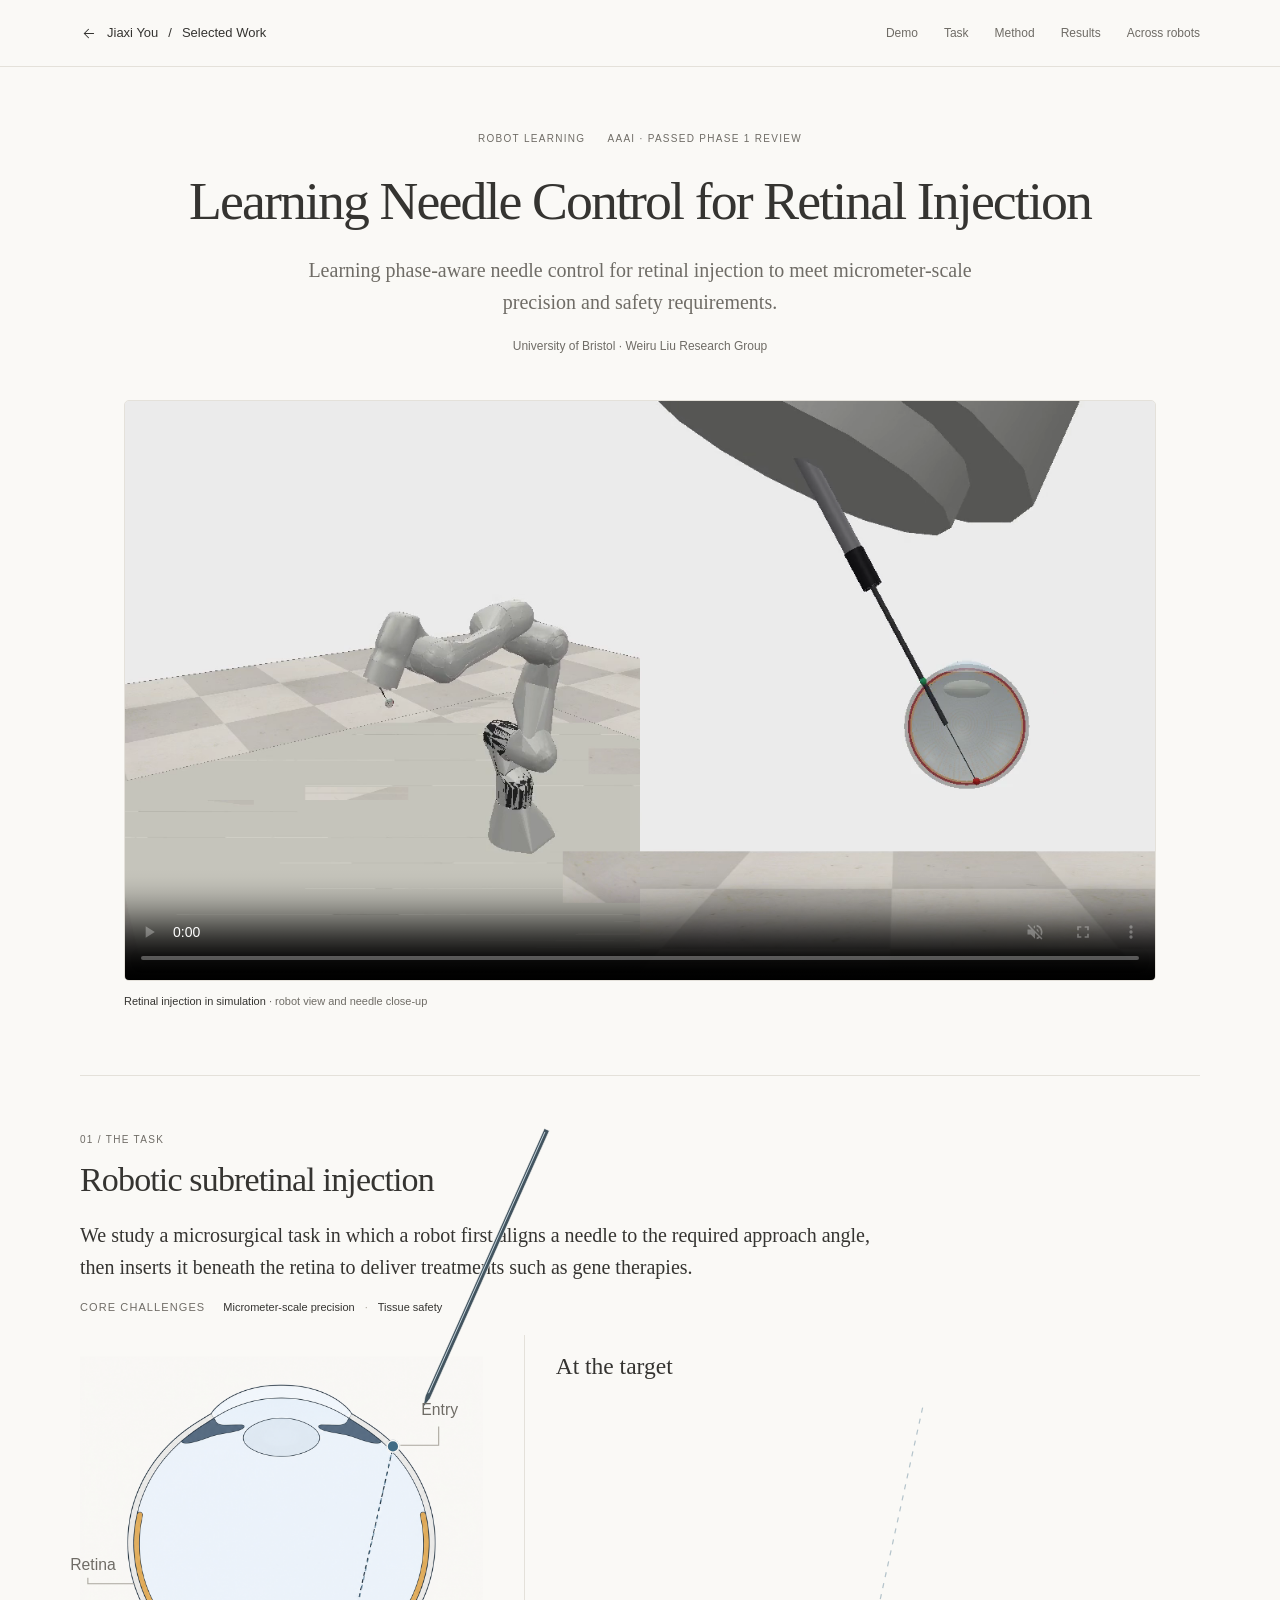
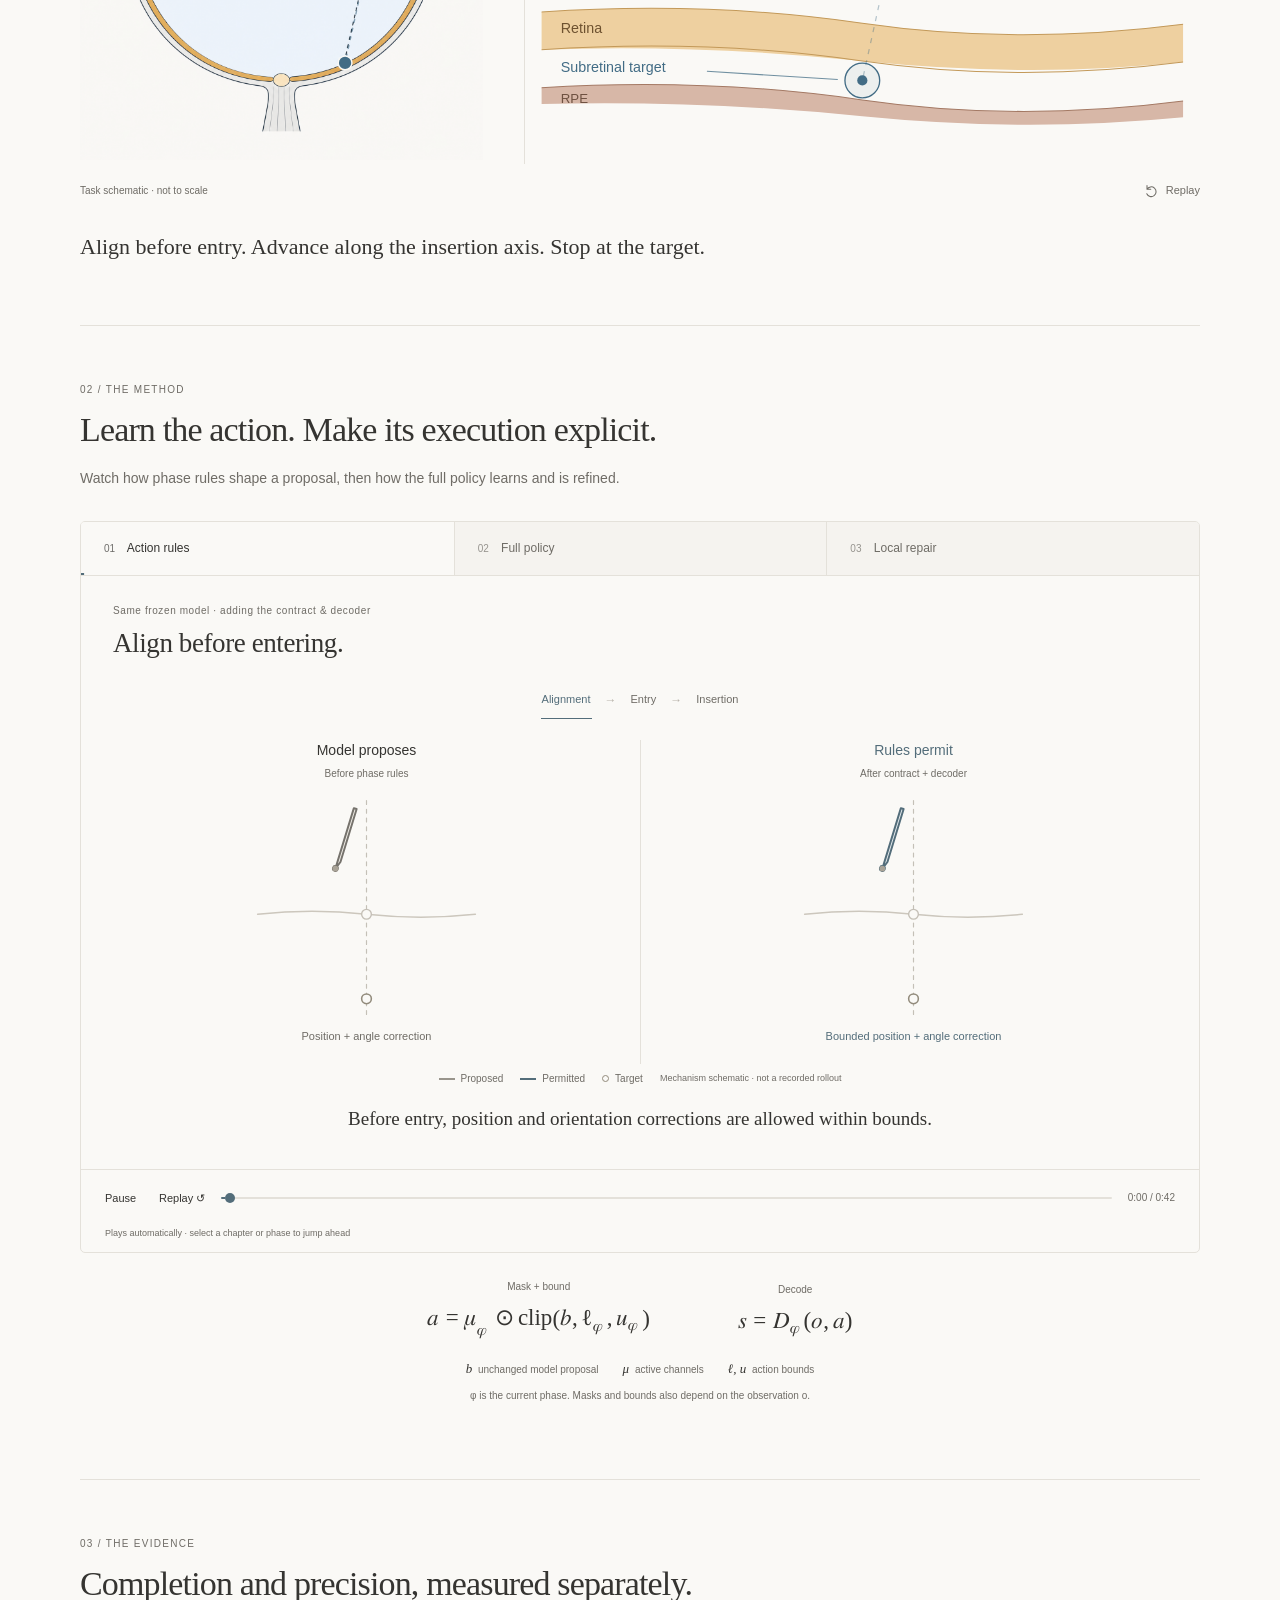
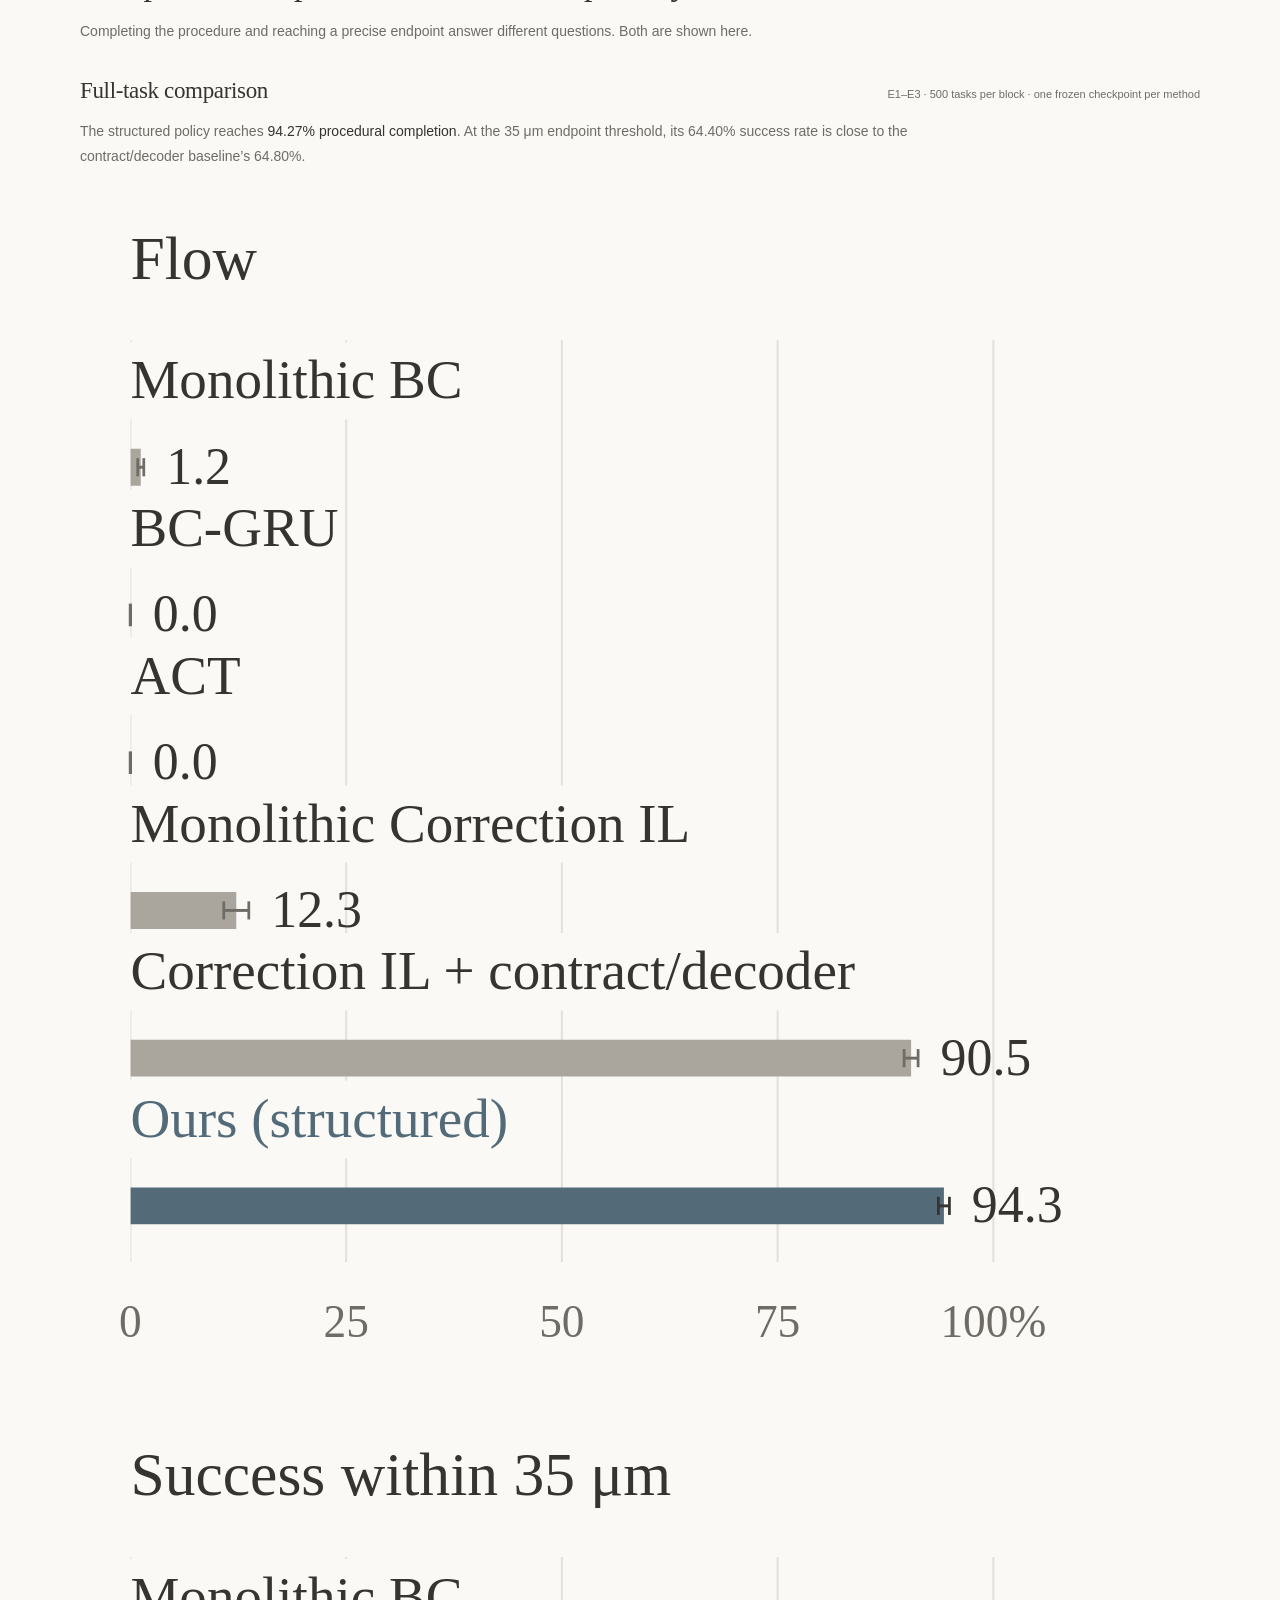
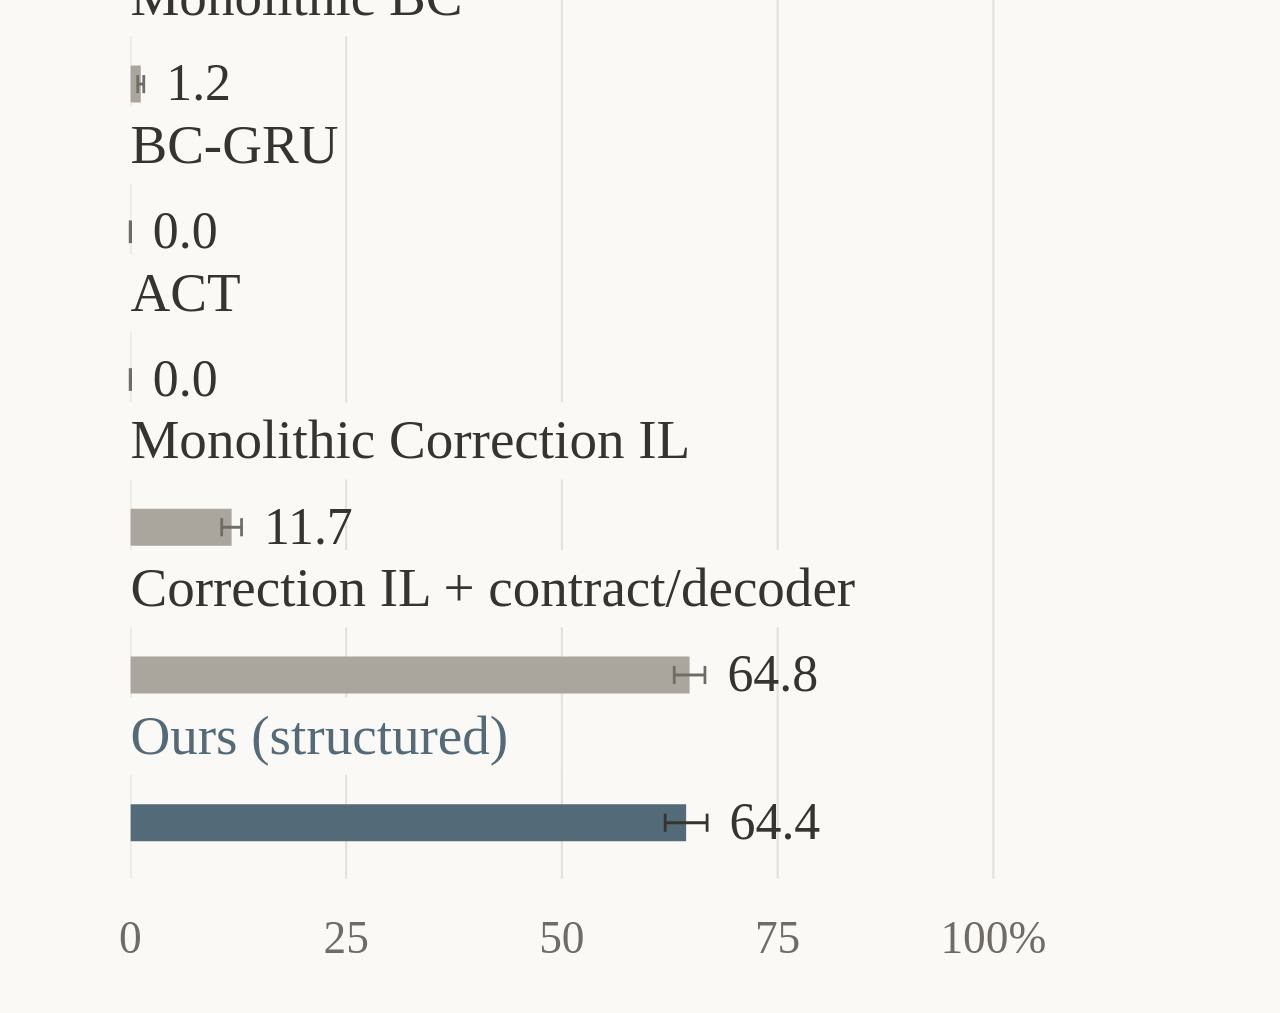
==== commit 2c3493db: "Clarify retinal injection task" ====
--- a/site/projects/robotic-microsurgery/index.html
+++ b/site/projects/robotic-microsurgery/index.html
@@ -31,9 +31,9 @@
  <section class="research-section" id="research-problem" aria-labelledby="problem-title">
   <div class="section-heading task-heading">
    <p class="section-label">01 / The task</p>
-   <h2 id="problem-title">Placing a needle precisely beneath the retina</h2>
-   <p class="task-purpose">Subretinal injection delivers treatments, including gene therapies, beneath the retina. The needle must reach this delicate region without damaging surrounding tissue.</p>
-   <p class="section-intro">We study robotic needle control in simulation: reaching a prescribed target with <strong>micrometer-scale precision</strong> while constraining lateral motion and insertion depth.</p>
+   <h2 id="problem-title">Robotic subretinal injection</h2>
+   <p class="task-purpose">We study a microsurgical task in which a robot first aligns a needle to the required approach angle, then inserts it beneath the retina to deliver treatments such as gene therapies.</p>
+   <p class="task-challenges"><span>Core challenges</span><strong>Micrometer-scale precision</strong><i aria-hidden="true">·</i><strong>Tissue safety</strong></p>
   </div>
   <figure class="retinal-task" aria-labelledby="task-diagram-caption">
    <div class="retinal-task-canvas">
@@ -277,4 +277,4 @@
  <div class="dialog-header"><h2 id="figure-title">Research figure</h2><div class="dialog-tools"><button type="button" id="figure-size" aria-pressed="false">Actual size</button><a id="figure-original" href="../../assets/figures/phase-conditioned-method.svg" target="_blank" rel="noopener">Open original ↗</a><button type="button" id="figure-close" aria-label="Close figure">Close ×</button></div></div>
  <div class="dialog-body"><img id="dialog-image" alt="Enlarged research figure"></div>
 </dialog>
-<script src="../../assets/scripts/robotic-microsurgery.js" defer></script><script id="method-sequence-script" src="../../assets/scripts/robotic-microsurgery-method-sequence-script.js" defer></script><script id="task-story-v62-script" src="../../assets/scripts/robotic-microsurgery-task-story-v62-script.js" defer></script></body></html>+<script src="../../assets/scripts/robotic-microsurgery.js" defer></script><script id="method-sequence-script" src="../../assets/scripts/robotic-microsurgery-method-sequence-script.js" defer></script><script id="task-story-v62-script" src="../../assets/scripts/robotic-microsurgery-task-story-v62-script.js" defer></script></body></html>
--- a/site/assets/styles/robotic-microsurgery.css
+++ b/site/assets/styles/robotic-microsurgery.css
@@ -45,7 +45,10 @@
 
 .task-heading{max-width:865px;margin-bottom:18px}
 .task-purpose{font:20px/1.6 var(--serif);color:var(--ink);max-width:790px;margin-top:18px}
-.task-heading .section-intro{max-width:785px;margin-top:10px}
+.task-challenges{display:flex;align-items:baseline;flex-wrap:wrap;gap:4px 10px;margin-top:15px;font-size:11px;line-height:1.7;color:var(--muted)}
+.task-challenges span{margin-right:8px;letter-spacing:.1em;text-transform:uppercase}
+.task-challenges strong{font-weight:500;color:var(--ink)}
+.task-challenges i{font-style:normal;color:#aaa59c}
 .task-heading strong{font-weight:500;color:var(--ink)}
 .retinal-task{--rt-blue:#426c85;--rt-rust:#a96342;width:100%;margin-top:12px}
 .retinal-task-canvas{display:grid;grid-template-columns:minmax(0,.8fr) minmax(0,1.25fr);align-items:center;gap:12px}
@@ -86,7 +89,6 @@
 .task-replay:hover{color:var(--ink)}
 .task-takeaway{font:22px/1.5 var(--serif);max-width:850px;margin:20px 0 0;text-wrap:balance}
 @media(max-width:900px) and (min-width:641px){.retinal-task-canvas{grid-template-columns:minmax(0,.7fr) minmax(0,1.25fr);gap:5px}.retinal-task-canvas text{font-size:17px}}
-@media(max-width:640px){.task-purpose{font-size:19px}.task-heading{margin-bottom:4px}.retinal-task-canvas{grid-template-columns:1fr;gap:0}.retinal-overview{width:75%;max-width:310px;margin:auto}.retinal-detail{width:100%}.retinal-detail svg{border:0}.retinal-task-canvas text{font-size:18px}.retinal-task .rt-note{font-size:15px}.retinal-task .rt-tissue-label,.retinal-task .rt-target-label{font-size:16px}.retinal-task .rt-rpe-label{font-size:14px}.rt-zoom-link,.rt-zoom-arrow{display:none}.task-takeaway{font-size:20px;margin-top:16px}.retinal-task-caption{margin-top:5px}.retinal-task .rt-detail-heading{font-size:25px}}
+@media(max-width:640px){.task-purpose{font-size:19px}.task-heading{margin-bottom:4px}.task-challenges{gap:3px 8px}.task-challenges span{flex-basis:100%;margin:0 0 2px}.retinal-task-canvas{grid-template-columns:1fr;gap:0}.retinal-overview{width:75%;max-width:310px;margin:auto}.retinal-detail{width:100%}.retinal-detail svg{border:0}.retinal-task-canvas text{font-size:18px}.retinal-task .rt-note{font-size:15px}.retinal-task .rt-tissue-label,.retinal-task .rt-target-label{font-size:16px}.retinal-task .rt-rpe-label{font-size:14px}.rt-zoom-link,.rt-zoom-arrow{display:none}.task-takeaway{font-size:20px;margin-top:16px}.retinal-task-caption{margin-top:5px}.retinal-task .rt-detail-heading{font-size:25px}}
 @media(prefers-reduced-motion:reduce){.task-replay{transition:none}}
 @media(max-width:640px){.retinal-task-canvas .rt-desktop-detail{display:none}.retinal-task-canvas .rt-mobile-detail{display:block}.retinal-task .rt-mobile-detail text{font-size:16px}.retinal-task .rt-mobile-detail .rt-detail-heading{font:22px var(--serif)}.retinal-task .rt-mobile-detail .rt-tissue-label,.retinal-task .rt-mobile-detail .rt-target-label{font-size:14px}.retinal-task .rt-mobile-detail .rt-rpe-label{font-size:13px}}
-
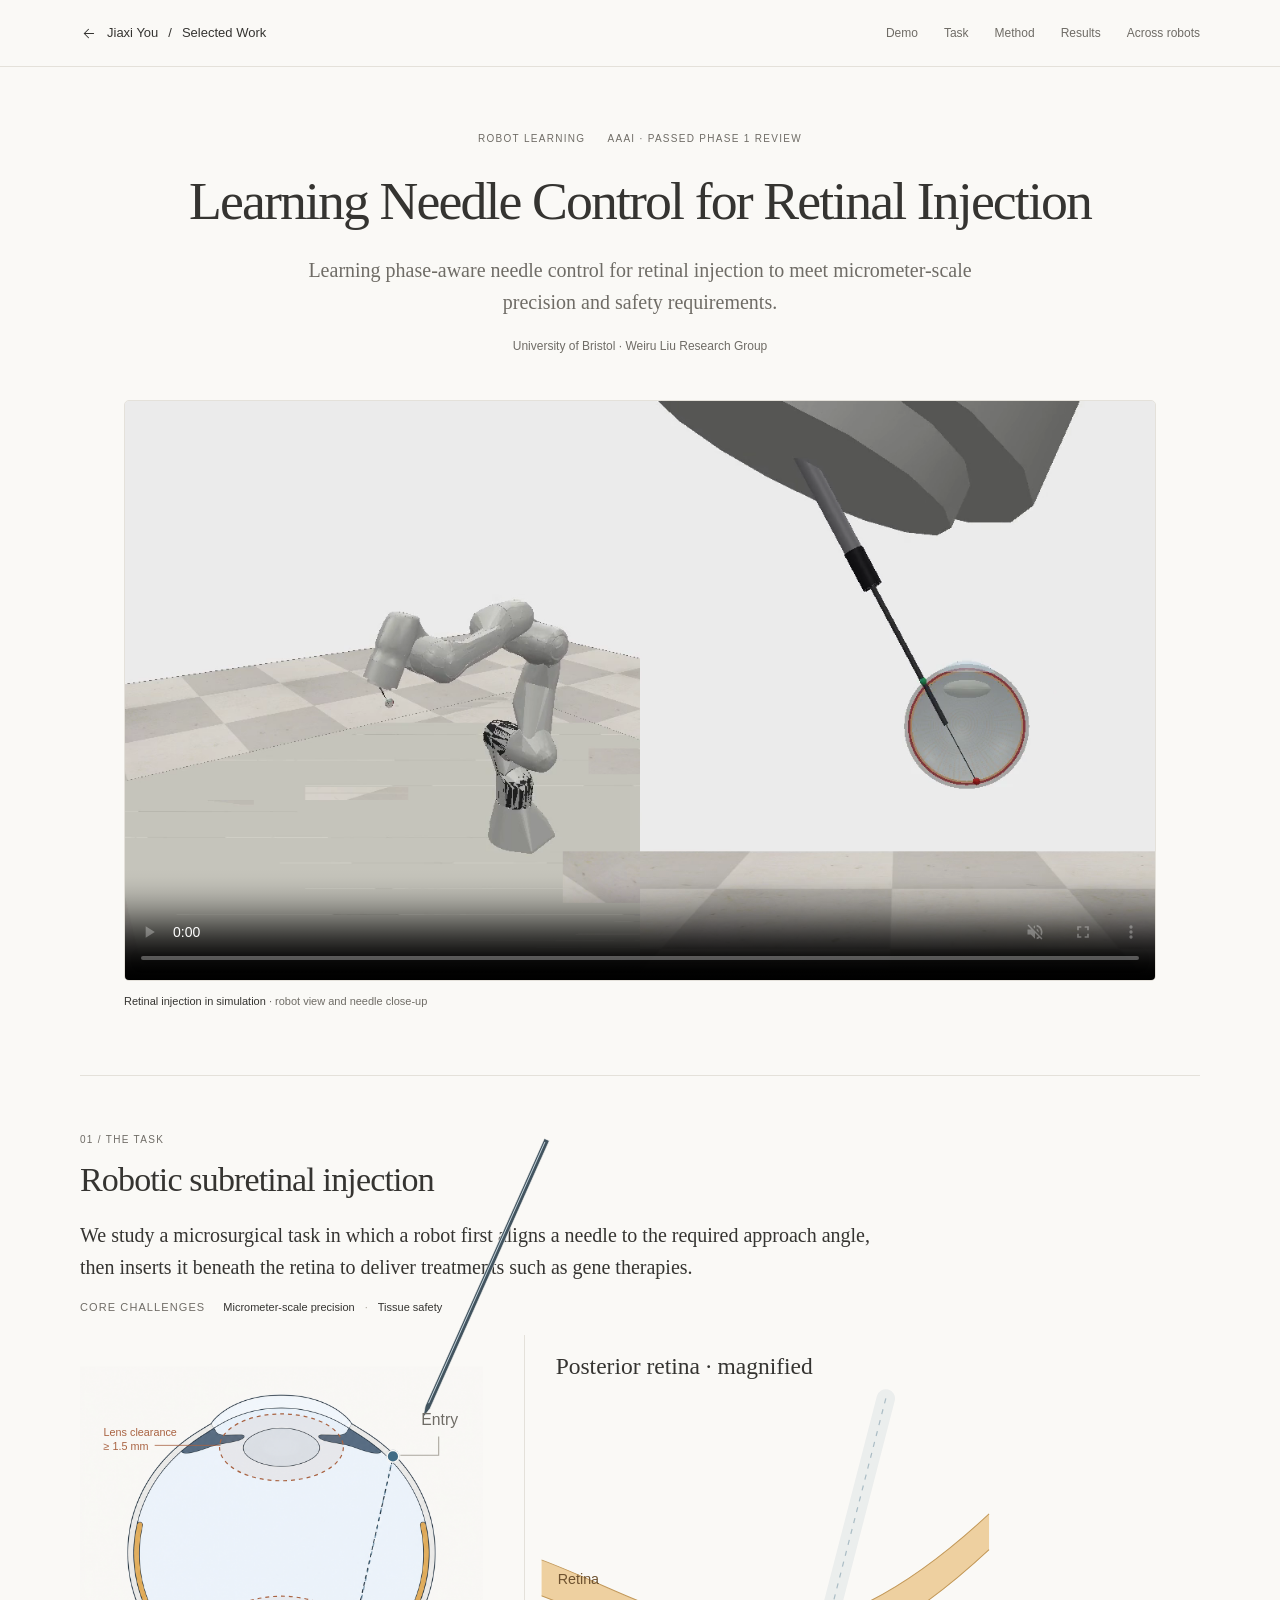
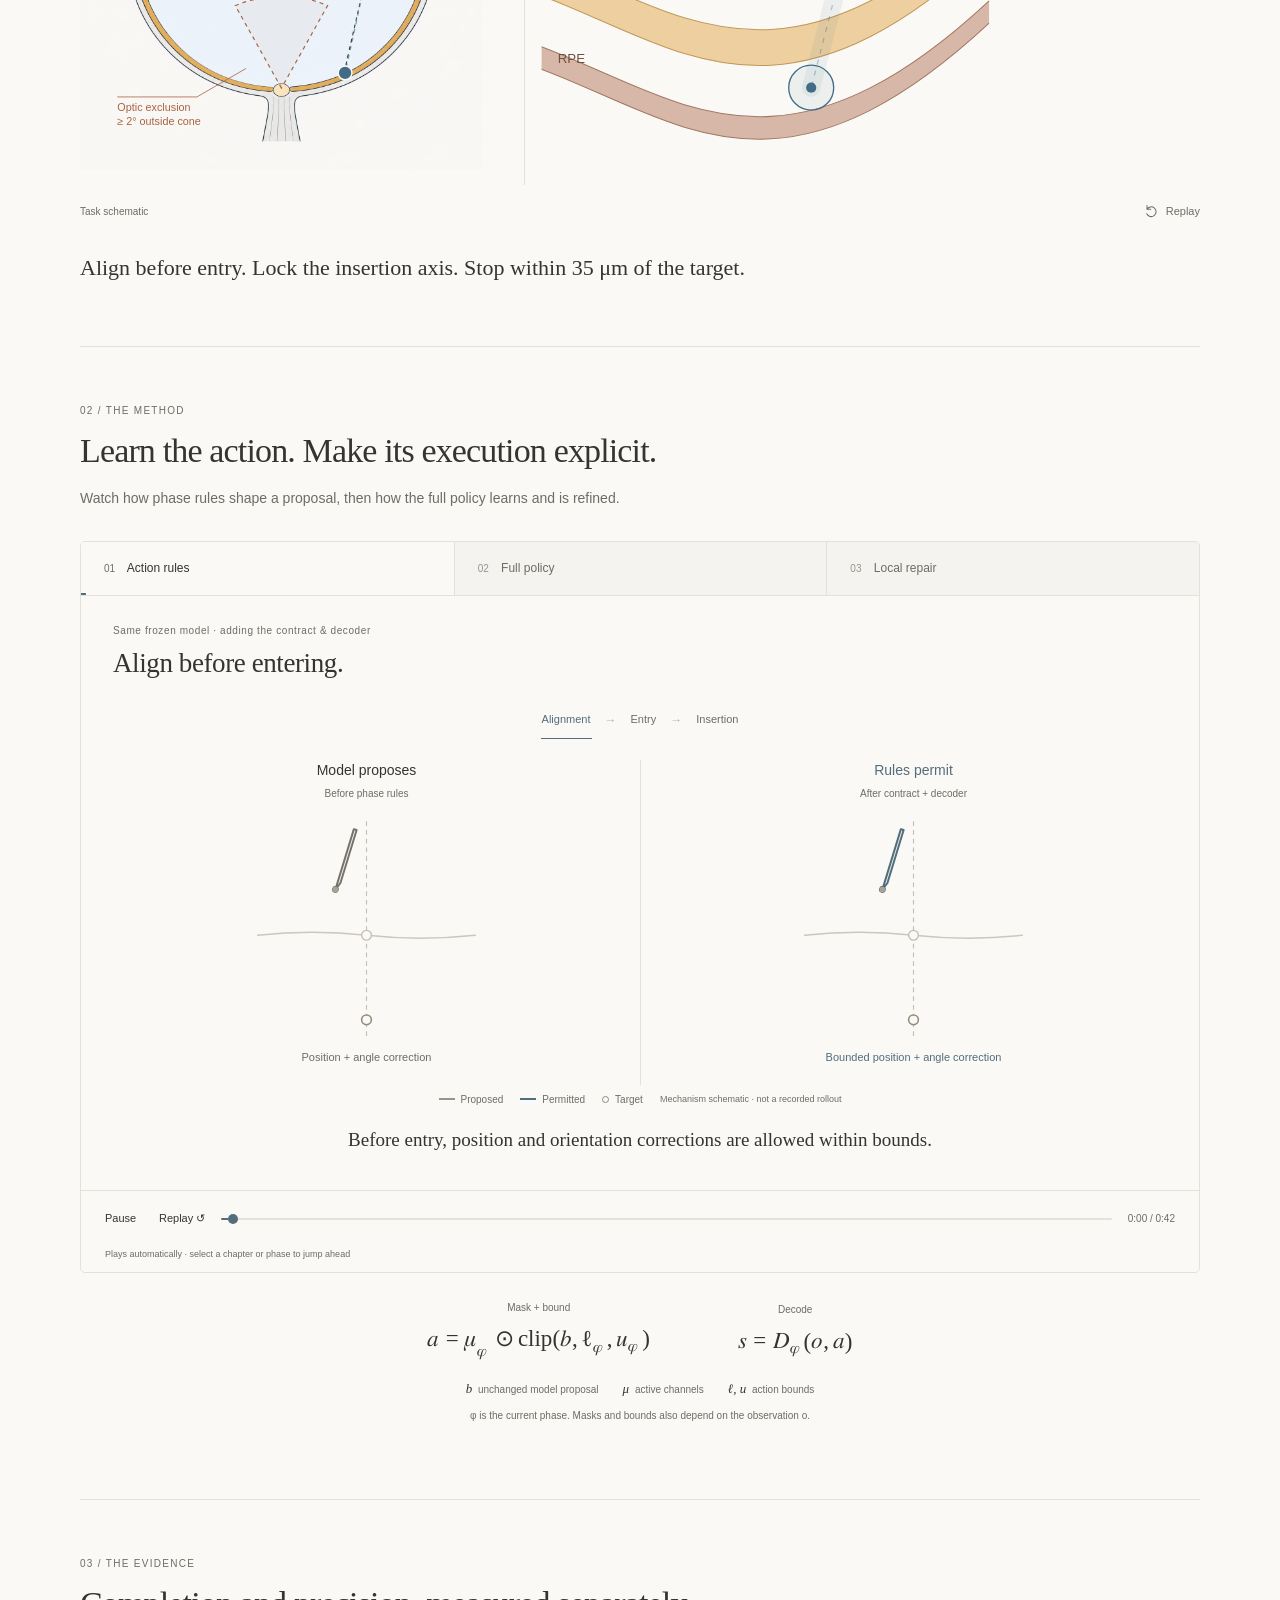
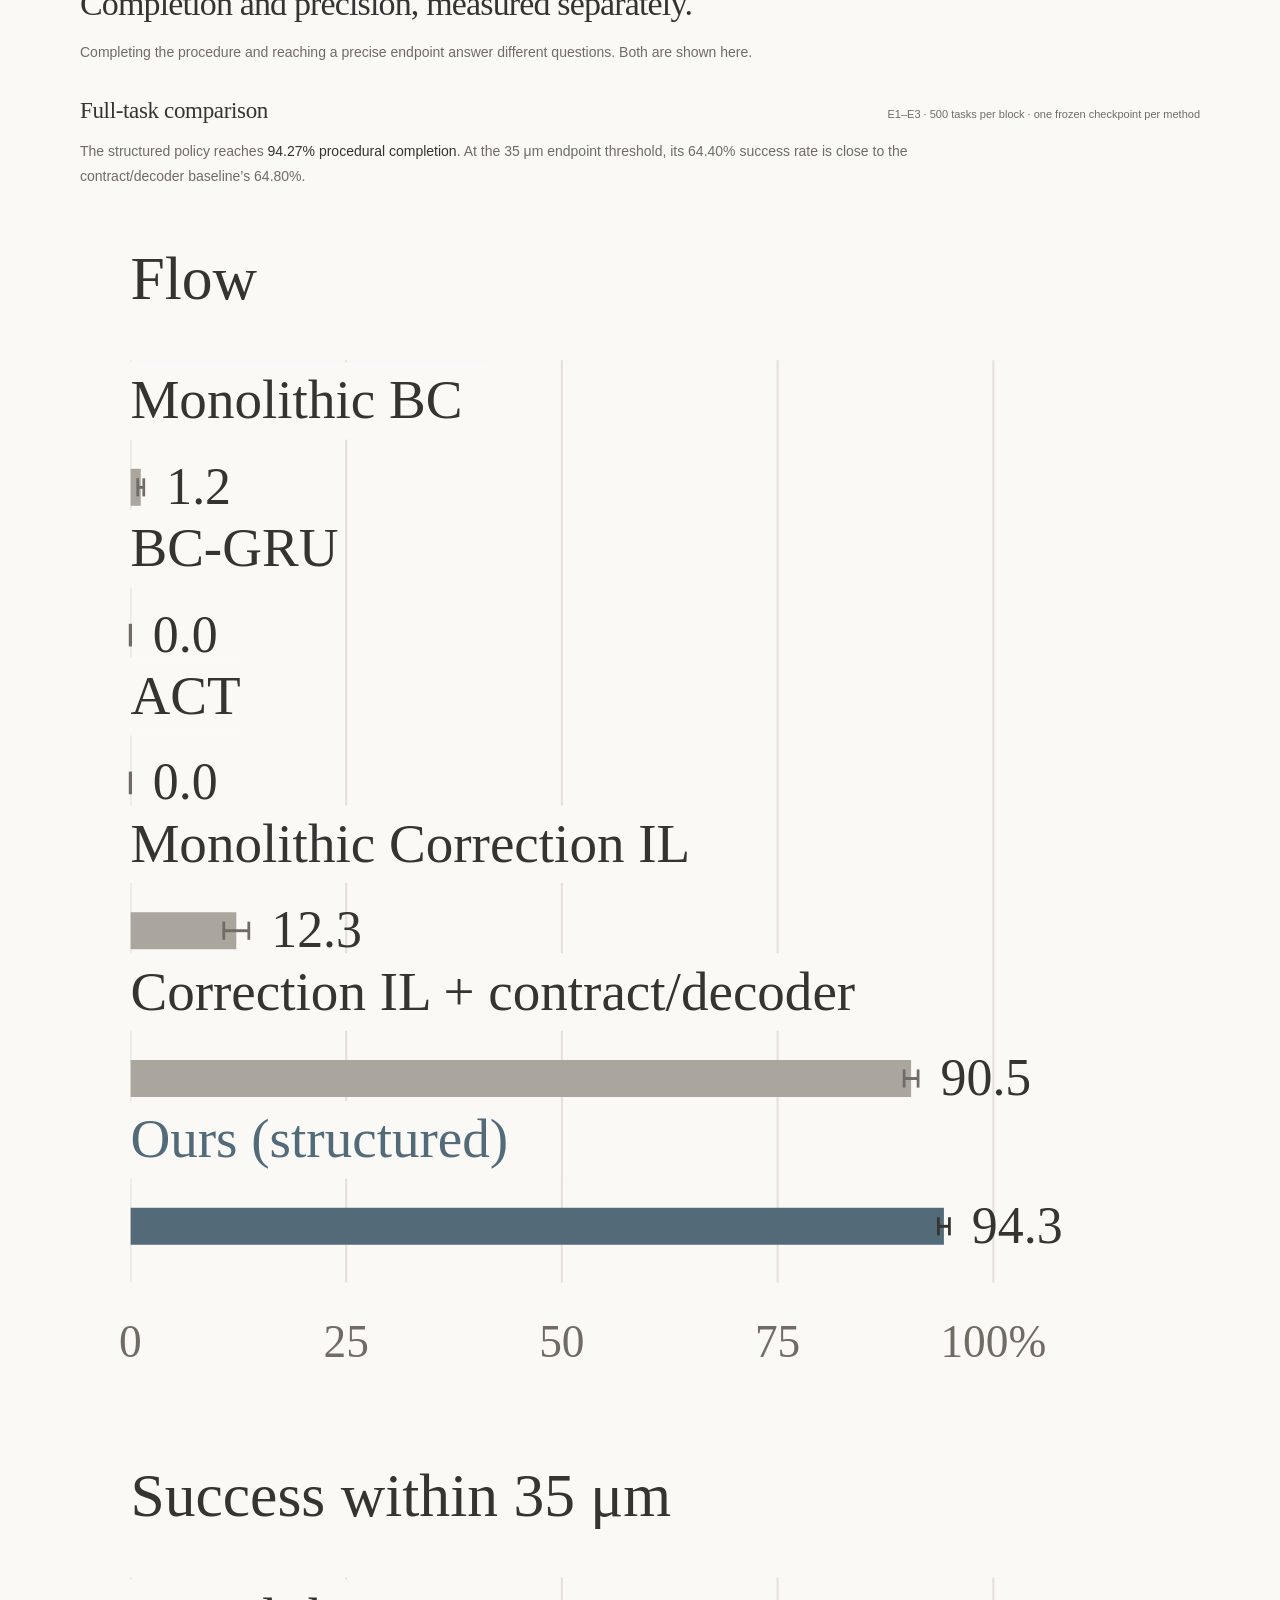
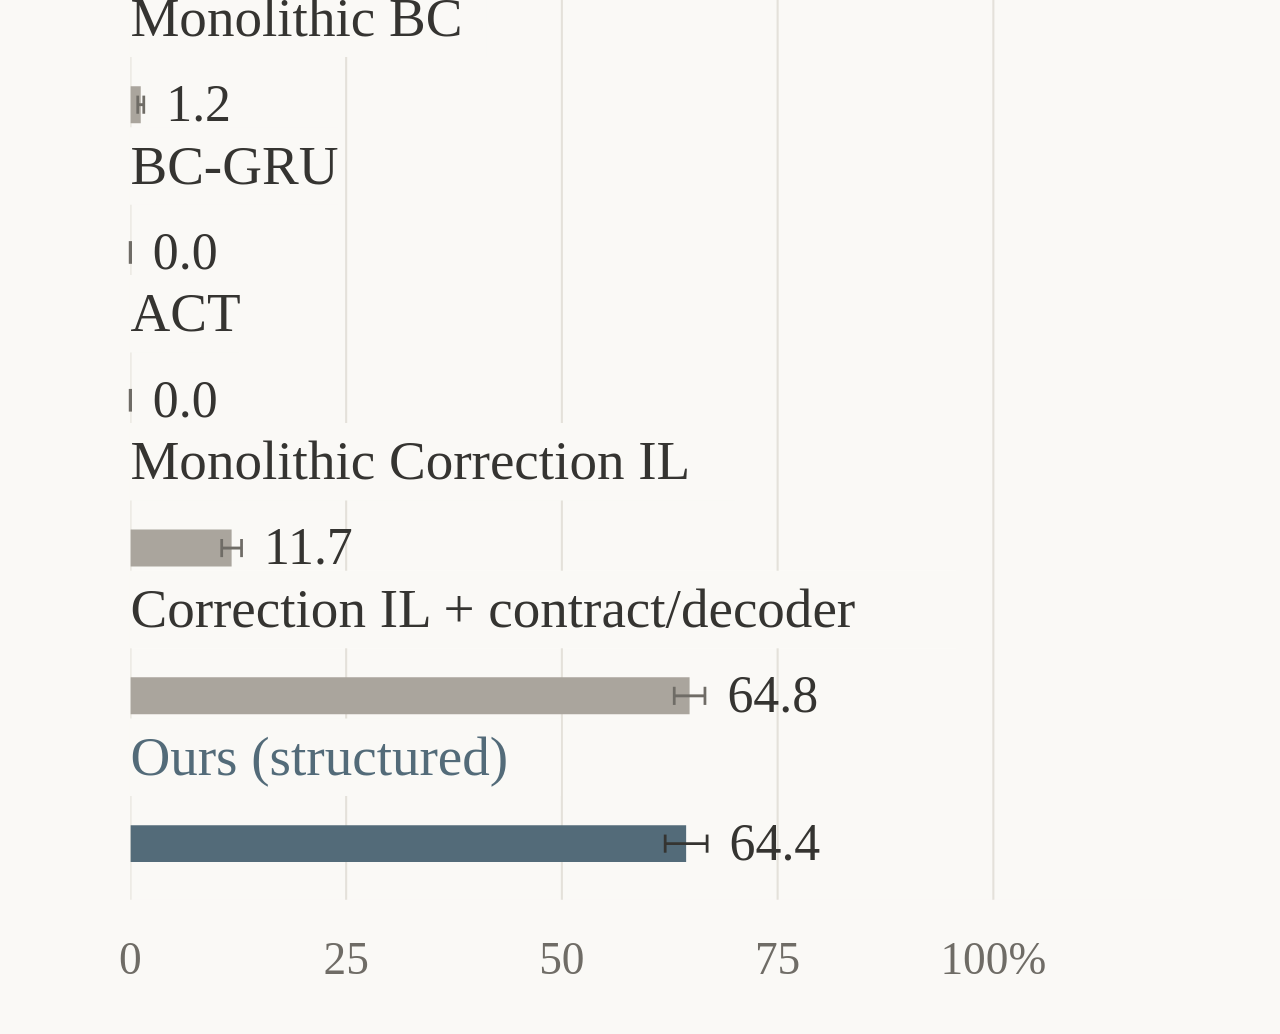
==== commit 9f55b306: "Redraw retinal task constraints" ====
--- a/site/projects/robotic-microsurgery/index.html
+++ b/site/projects/robotic-microsurgery/index.html
@@ -39,9 +39,15 @@
    <div class="retinal-task-canvas">
     <div class="retinal-overview">
      <svg viewBox="0 0 440 420" role="img" aria-labelledby="retinal-overview-title retinal-overview-desc">
-      <title id="retinal-overview-title">From the eye entry point to the subretinal target</title>
-      <desc id="retinal-overview-desc">The needle aligns with a prescribed entry point, then advances along an axis towards the retina at the back of the eye. The highlighted target region is enlarged alongside the eye.</desc>
+      <title id="retinal-overview-title">Needle route and anatomical exclusion regions</title>
+      <desc id="retinal-overview-desc">The planned insertion route runs from the pars-plana entry to the subretinal target while avoiding the lens and the optic exclusion region. The posterior target region is enlarged alongside the eye.</desc>
       <image href="../../assets/images/retinal-task-base.png" x="0" y="14" width="410" height="410"/>
+      <ellipse class="rt-exclusion-zone" cx="205" cy="96" rx="63" ry="34"/>
+      <path class="rt-exclusion-zone rt-optic-zone" d="M205 341 158 257Q205 238 252 257Z"/>
+      <path class="rt-exclusion-leader" d="M143 94H76"/>
+      <text class="rt-exclusion-label" x="24" y="84">Lens clearance<tspan x="24" dy="15">≥ 1.5 mm</tspan></text>
+      <path class="rt-exclusion-leader" d="M169 321 119 350H38"/>
+      <text class="rt-exclusion-label" x="38" y="364">Optic exclusion<tspan x="38" dy="15">≥ 2° outside cone</tspan></text>
       <path class="rt-route" d="M318.46 105.22 269.74 325.60"/>
       <g class="rt-overview-needle" transform="translate(269.74 325.60) rotate(12.47)">
        <path class="rt-needle" d="M-2.8-310H2.8V-12L0 0-2.8-12Z"/>
@@ -50,8 +56,6 @@
       <circle class="rt-entry" cx="318.46" cy="105.22" r="6"/>
       <path class="rt-leader" d="M326 104H365V85"/>
       <text x="366" y="73" text-anchor="middle">Entry</text>
-      <path class="rt-leader" d="M56 245H8V239"/>
-      <text x="-10" y="231">Retina</text>
       <circle class="rt-overview-target" cx="269.74" cy="325.60" r="7"/>
       <circle class="rt-focus-ring" cx="269.74" cy="325.60" r="27"/>
       <path class="rt-zoom-link" d="M298 319 407 242"/>
@@ -59,90 +63,93 @@
      </svg>
     </div>
     <div class="retinal-detail">
-     <svg class="rt-desktop-detail" viewBox="0 0 660 420" role="img" aria-labelledby="retinal-detail-title retinal-detail-desc">
-      <title id="retinal-detail-title">Precise placement with limits on lateral drift and insertion depth</title>
-      <desc id="retinal-detail-desc">An enlarged schematic shows a needle advancing through retinal tissue to a subretinal target above the retinal pigment epithelium. A transverse arrow indicates lateral motion to limit. A dashed continuation beyond the target indicates overshoot to prevent. Layer spacing is exaggerated for visibility; no fluid delivery is shown.</desc>
+     <svg class="rt-desktop-detail" viewBox="0 0 660 440" role="img" aria-labelledby="retinal-detail-title retinal-detail-desc">
+      <title id="retinal-detail-title">Magnified posterior retina showing precision and safety constraints</title>
+      <desc id="retinal-detail-desc">A curved magnified continuation of the posterior retina shows the needle following a locked insertion axis. A blue region marks the 35 micrometer endpoint criterion. Rust annotations mark prohibited lateral motion after entry and overshoot beyond the target.</desc>
       <defs>
        <marker id="rt-arrow" viewBox="0 0 8 8" refX="6" refY="4" markerWidth="6" markerHeight="6" orient="auto-start-reverse"><path d="M1 1 6 4 1 7" fill="none" stroke="currentColor" stroke-width="1.4" stroke-linecap="round" stroke-linejoin="round"/></marker>
-       <clipPath id="rt-detail-clip"><rect x="16" y="18" width="628" height="387" rx="12"/></clipPath>
+       <clipPath id="rt-detail-clip"><rect x="16" y="18" width="628" height="412" rx="12"/></clipPath>
       </defs>
-      <text class="rt-detail-heading" x="30" y="38">At the target</text>
+      <text class="rt-detail-heading" x="30" y="38">Posterior retina · magnified</text>
       <g clip-path="url(#rt-detail-clip)">
-       <path class="rt-retina" d="M16 271Q179 260 330 282T644 283V320Q496 336 330 319T16 308Z"/>
-       <path class="rt-retina-edge" d="M16 271Q179 260 330 282T644 283M16 308Q179 297 330 319T644 320"/>
-       <path class="rt-rpe" d="M16 345Q179 335 330 357T644 358V374Q490 389 330 373T16 361Z"/>
-       <path class="rt-rpe-edge" d="M16 345Q179 335 330 357T644 358"/>
-       <path class="rt-axis" d="M389 71 330 338"/>
+       <path class="rt-retina" d="M16 220C150 270 250 365 454 175V210C250 400 150 305 16 255Z"/>
+       <path class="rt-retina-edge" d="M16 220C150 270 250 365 454 175M16 255C150 305 250 400 454 210"/>
+       <path class="rt-rpe" d="M16 305C150 355 250 450 454 260V282C250 472 150 377 16 327Z"/>
+       <path class="rt-rpe-edge" d="M16 305C150 355 250 450 454 260M16 327C150 377 250 472 454 282"/>
+       <path class="rt-axis-corridor" d="M353 62 280 345"/>
+       <path class="rt-axis" d="M353 62 280 345"/>
        <g class="rt-overshoot">
-        <path d="M330 338 317 397" marker-end="url(#rt-arrow)"/>
-        <path class="rt-depth-stop" d="m313 334 34 8"/>
+        <path d="M280 345 270 394" marker-end="url(#rt-arrow)"/>
+        <path class="rt-depth-stop" d="m263 341 34 8"/>
        </g>
-       <circle class="rt-target-halo" cx="330" cy="338" r="17"/>
-       <circle class="rt-target" cx="330" cy="338" r="5"/>
-       <g class="rt-detail-needle" data-tip-x="330" data-tip-y="338" transform="translate(330 338) rotate(12.47)">
+       <circle class="rt-target-halo" cx="280" cy="345" r="22"/>
+       <circle class="rt-target" cx="280" cy="345" r="5"/>
+       <g class="rt-detail-needle" data-tip-x="280" data-tip-y="345" transform="translate(280 345) rotate(12.47)">
         <path class="rt-needle" d="M-4.2-315H4.2V-15L0 0-4.2-15Z"/>
         <path class="rt-needle-glint" d="M-1.5-310V-20"/>
        </g>
       </g>
       <g class="rt-drift">
-       <path class="rt-drift-arrow" d="m286 195 109 24" marker-start="url(#rt-arrow)" marker-end="url(#rt-arrow)"/>
-       <path class="rt-leader" d="M401 210H431"/>
-       <text class="rt-constraint" x="445" y="209">Limit lateral drift</text>
+       <path class="rt-drift-arrow" d="m258 214 102 23" marker-start="url(#rt-arrow)" marker-end="url(#rt-arrow)"/>
+       <path class="rt-leader" d="M365 228H438"/>
+       <text class="rt-constraint" x="452" y="221">No lateral or angular motion</text>
+       <text class="rt-note" x="452" y="244">after the insertion axis is locked</text>
       </g>
       <g class="rt-placement">
-       <path class="rt-target-leader" d="M343 326 399 117H429"/>
-       <text class="rt-emphasis" x="442" y="113">Precise placement</text>
-       <text class="rt-note" x="442" y="138">Micrometer-scale precision</text>
+       <path class="rt-target-leader" d="M300 337 418 104H440"/>
+       <text class="rt-emphasis" x="452" y="99">35 μm endpoint region</text>
+       <text class="rt-note" x="452" y="123">Micrometer-scale precision</text>
       </g>
       <g class="rt-depth-label">
-       <path class="rt-leader" d="M316 386H404"/>
-       <text class="rt-constraint" x="418" y="394">Prevent overshoot</text>
-      </g>
-      <text class="rt-tissue-label" x="35" y="292">Retina</text>
-      <text class="rt-target-label" x="35" y="330">Subretinal target</text>
-      <path class="rt-target-leader" d="M178 329 306 337"/>
-      <text class="rt-tissue-label rt-rpe-label" x="35" y="360">RPE</text>
+       <path class="rt-leader" d="M270 389H438"/>
+       <text class="rt-constraint" x="452" y="394">No overshoot beyond the target</text>
+      </g>
+      <text class="rt-tissue-label" x="32" y="244">Retina</text>
+      <text class="rt-tissue-label rt-rpe-label" x="32" y="321">RPE</text>
      </svg>
-     <svg class="rt-mobile-detail" viewBox="0 0 400 440" role="img" aria-labelledby="retinal-mobile-title retinal-mobile-desc">
-      <title id="retinal-mobile-title">Precise placement beneath the retina</title>
-      <desc id="retinal-mobile-desc">The needle advances to the subretinal target above the retinal pigment epithelium, labelled RPE. Sideways motion is constrained and advancement stops at the target. The layer spacing is exaggerated for visibility.</desc>
+     <svg class="rt-mobile-detail" viewBox="0 0 400 460" role="img" aria-labelledby="retinal-mobile-title retinal-mobile-desc">
+      <title id="retinal-mobile-title">Magnified posterior retina showing precision and safety constraints</title>
+      <desc id="retinal-mobile-desc">A curved magnified continuation of the posterior retina shows the locked insertion axis, the 35 micrometer endpoint criterion, prohibited lateral motion, and overshoot beyond the target.</desc>
       <defs>
        <marker id="rt-mobile-arrow" viewBox="0 0 8 8" refX="6" refY="4" markerWidth="6" markerHeight="6" orient="auto-start-reverse"><path d="M1 1 6 4 1 7" fill="none" stroke="currentColor" stroke-width="1.4" stroke-linecap="round" stroke-linejoin="round"/></marker>
-       <clipPath id="rt-mobile-clip"><rect x="10" y="35" width="380" height="390" rx="8"/></clipPath>
+       <clipPath id="rt-mobile-clip"><rect x="10" y="35" width="380" height="415" rx="8"/></clipPath>
       </defs>
-      <text class="rt-detail-heading" x="12" y="27">At the target</text>
+      <text class="rt-detail-heading" x="12" y="27">Posterior retina · magnified</text>
       <g clip-path="url(#rt-mobile-clip)">
-       <path class="rt-retina" d="M10 272Q90 263 173 282T390 283V320Q283 336 173 319T10 309Z"/>
-       <path class="rt-retina-edge" d="M10 272Q90 263 173 282T390 283M10 309Q90 300 173 319T390 320"/>
-       <path class="rt-rpe" d="M10 351Q90 342 173 359T390 360V377Q283 389 173 375T10 369Z"/>
-       <path class="rt-rpe-edge" d="M10 351Q90 342 173 359T390 360"/>
-       <path class="rt-axis" d="M232 73 173 340"/>
-       <g class="rt-overshoot"><path d="M173 340 160 399" marker-end="url(#rt-mobile-arrow)"/><path class="rt-depth-stop" d="m156 336 34 8"/></g>
-       <circle class="rt-target-halo" cx="173" cy="340" r="15"/>
-       <circle class="rt-target" cx="173" cy="340" r="4"/>
-       <g class="rt-detail-needle" data-tip-x="173" data-tip-y="340" transform="translate(173 340) rotate(12.47)"><path class="rt-needle" d="M-4.2-315H4.2V-15L0 0-4.2-15Z"/><path class="rt-needle-glint" d="M-1.5-310V-20"/></g>
+       <path class="rt-retina" d="M10 210C105 250 170 350 390 155V191C170 386 105 286 10 246Z"/>
+       <path class="rt-retina-edge" d="M10 210C105 250 170 350 390 155M10 246C105 286 170 386 390 191"/>
+       <path class="rt-rpe" d="M10 295C105 335 170 435 390 240V262C170 457 105 357 10 317Z"/>
+       <path class="rt-rpe-edge" d="M10 295C105 335 170 435 390 240M10 317C105 357 170 457 390 262"/>
+       <path class="rt-axis-corridor" d="M263 54 200 335"/>
+       <path class="rt-axis" d="M263 54 200 335"/>
+       <g class="rt-overshoot"><path d="M200 335 190 385" marker-end="url(#rt-mobile-arrow)"/><path class="rt-depth-stop" d="m183 331 34 8"/></g>
+       <circle class="rt-target-halo" cx="200" cy="335" r="19"/>
+       <circle class="rt-target" cx="200" cy="335" r="4"/>
+       <g class="rt-detail-needle" data-tip-x="200" data-tip-y="335" transform="translate(200 335) rotate(12.47)"><path class="rt-needle" d="M-4.2-315H4.2V-15L0 0-4.2-15Z"/><path class="rt-needle-glint" d="M-1.5-310V-20"/></g>
       </g>
       <g class="rt-drift">
-       <path class="rt-drift-arrow" d="m131 200 93 20.5" marker-start="url(#rt-mobile-arrow)" marker-end="url(#rt-mobile-arrow)"/>
-       <text class="rt-constraint" x="244" y="212">Limit lateral<tspan x="244" dy="21">drift</tspan></text>
+       <path class="rt-drift-arrow" d="m155 204 92 20" marker-start="url(#rt-mobile-arrow)" marker-end="url(#rt-mobile-arrow)"/>
+       <text class="rt-constraint" x="255" y="210">Locked axis</text>
+       <text class="rt-note" x="255" y="231">No lateral or</text>
+       <text class="rt-note" x="255" y="249">angular motion</text>
       </g>
       <g class="rt-placement">
-       <path class="rt-target-leader" d="M184 329 226 115H236"/>
-       <text class="rt-emphasis" x="244" y="112">Precise<tspan x="244" dy="21">placement</tspan></text>
-      </g>
-      <g class="rt-depth-label"><path class="rt-leader" d="M160 393H233"/><text class="rt-constraint" x="244" y="396">Prevent<tspan x="244" dy="21">overshoot</tspan></text></g>
-      <text class="rt-tissue-label" x="20" y="292">Retina</text>
-      <text class="rt-target-label" x="20" y="335">Subretinal target</text>
-      <text class="rt-tissue-label rt-rpe-label" x="20" y="367">RPE</text>
+       <path class="rt-target-leader" d="M217 328 235 104H247"/>
+       <text class="rt-emphasis" x="255" y="101">35 μm endpoint</text>
+       <text class="rt-note" x="255" y="122">Precision region</text>
+      </g>
+      <g class="rt-depth-label"><path class="rt-leader" d="M190 382H245"/><text class="rt-constraint" x="255" y="387">No overshoot</text></g>
+      <text class="rt-tissue-label" x="18" y="237">Retina</text>
+      <text class="rt-tissue-label rt-rpe-label" x="18" y="311">RPE</text>
      </svg>
     </div>
    </div>
    <figcaption class="retinal-task-caption" id="task-diagram-caption">
-    <span>Task schematic · not to scale</span>
+    <span>Task schematic</span>
     <button type="button" class="task-replay" aria-label="Replay needle-control task animation" hidden><svg width="15" height="15" viewBox="0 0 20 20" aria-hidden="true"><path d="M4 7a6.5 6.5 0 1 1-.3 6M4 2v5h5" fill="none" stroke="currentColor" stroke-width="1.4" stroke-linecap="round" stroke-linejoin="round"/></svg>Replay</button>
    </figcaption>
   </figure>
-  <p class="task-takeaway">Align before entry. Advance along the insertion axis. Stop at the target.</p>
+  <p class="task-takeaway">Align before entry. Lock the insertion axis. Stop within 35 μm of the target.</p>
  </section>
 
  <section class="research-section" id="executable-policy" aria-labelledby="policy-title">
--- a/site/assets/styles/robotic-microsurgery.css
+++ b/site/assets/styles/robotic-microsurgery.css
@@ -60,6 +60,10 @@
 .retinal-detail svg{border-left:1px solid var(--line)}
 .retinal-task .rt-detail-heading{font:23px var(--serif);fill:var(--ink)}
 .rt-route{fill:none;stroke:var(--rt-blue);stroke-width:1.4;stroke-dasharray:4 5;opacity:.6}
+.rt-exclusion-zone{fill:#a9634214;stroke:var(--rt-rust);stroke-width:1.2;stroke-dasharray:4 4}
+.rt-optic-zone{fill:#a963420f}
+.rt-exclusion-leader{fill:none;stroke:var(--rt-rust);stroke-width:1;opacity:.8}
+.retinal-task .rt-exclusion-label{fill:var(--rt-rust);font-size:11px;font-weight:500}
 .rt-entry{fill:var(--rt-blue);stroke:var(--paper);stroke-width:1.6}
 .rt-overview-target{fill:var(--rt-blue);stroke:var(--paper);stroke-width:1.5}
 .rt-needle{fill:#42545f;stroke:#fcfbf7;stroke-width:.6}
@@ -71,6 +75,7 @@
 .rt-retina-edge{fill:none;stroke:#c39959;stroke-width:1}
 .rt-rpe{fill:#d7b7a7}
 .rt-rpe-edge{fill:none;stroke:#a47964;stroke-width:1}
+.rt-axis-corridor{fill:none;stroke:#426c8514;stroke-width:18;stroke-linecap:round}
 .rt-axis{fill:none;stroke:var(--rt-blue);stroke-width:1.2;stroke-dasharray:5 6;opacity:.38}
 .rt-target{fill:var(--rt-blue)}
 .rt-target-halo{fill:#426c8512;stroke:var(--rt-blue);stroke-width:1.3}
